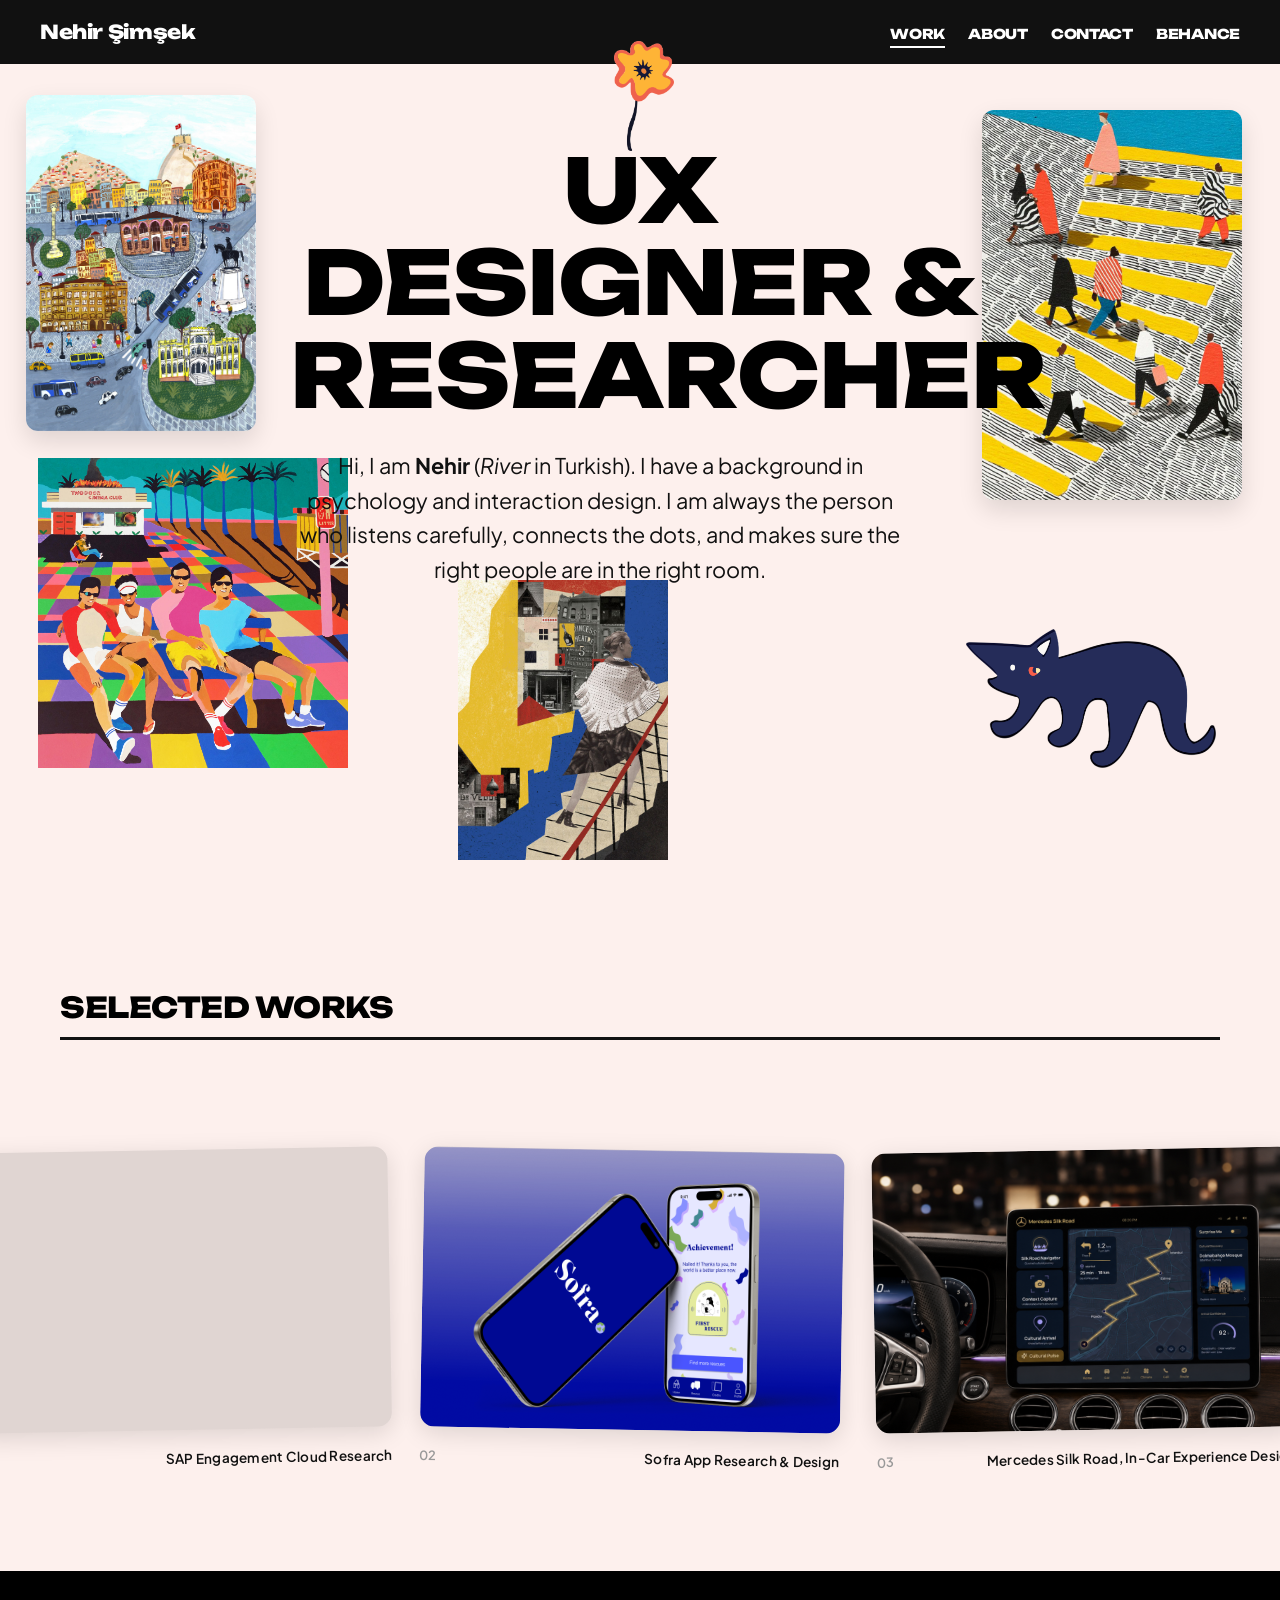
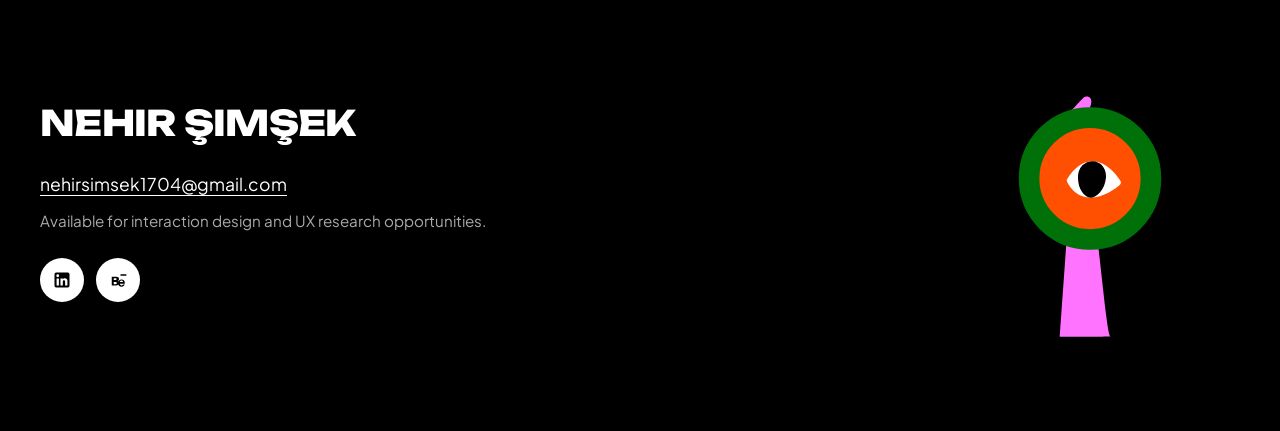
==== index.html @ 97309ad0 "Add new work pieces, fix scroll loop seam, update asset paths to subfolders" ====
<!DOCTYPE html>
<html lang="en">
<head>
    <meta charset="UTF-8">
    <meta name="viewport" content="width=device-width, initial-scale=1.0">
    <title>Nehir Şimşek | Interaction Designer</title>

    <link rel="icon" type="image/png" href="grid-copy.png">
    <!-- Google Fonts: Unbounded (Ultra Bold Display) & Plus Jakarta Sans (Body) -->
    <link rel="preconnect" href="https://fonts.googleapis.com">
    <link rel="preconnect" href="https://fonts.gstatic.com" crossorigin>
    <link href="https://fonts.googleapis.com/css2?family=Plus+Jakarta+Sans:ital,wght@0,400;0,600;1,400&family=Unbounded:wght@800;900&display=swap" rel="stylesheet">
   
    <!-- External CSS File -->
    <link rel="stylesheet" href="style.css">
</head>
<body>

    <!-- Navigation Bar -->
<header class="navbar">
    <div class="logo"><a href="index.html" style="color: inherit; text-decoration: none;">Nehir Şimşek</a></div>
    <nav>
        <a href="index.html#work" class="active">WORK</a>
        <a href="about.html">ABOUT</a>
        <a href="#contact">CONTACT</a>
        <a href="https://www.behance.net/nehirsimsekk" target="_blank" rel="noopener noreferrer">BEHANCE</a>
    </nav>
</header>

    <!-- Hero Section (full-width, outside container) -->
    <section class="hero">
        <div class="hero-text">
            <h1>UX DESIGNER &<br>RESEARCHER</h1>
            <p class="intro">
                Hi, I am <strong>Nehir</strong> (<em>River</em> in Turkish).
                I have a background in psychology and interaction design. I am always the person who listens carefully, connects the dots, and makes sure the right people are in the right room.
            </p>
        </div>
        <!-- Floating Interactive Objects INSIDE hero -->
        <div class="floating-objects">
    <!-- Ankara photo (Top Left corner) -->
    <img src="ankara.jpg" class="float-item float-card" data-speed="0.03"
         style="top: 4%; left: 2%; width: 230px;" alt="Ankara">

    <!-- Olive photo (Top Right corner) -->
    <img src="olive.png" class="float-item float-card" data-speed="-0.04"
         style="top: 6%; right: 3%; width: 260px;" alt="Olive">

    <!-- Flower PNG (Center Top — small, decorative) -->
    <img src="flower.png" class="float-item" data-speed="0.05"
         style="top: -3%; left: 48%; width: 60px;" alt="Flower">

    <!-- Girls PNG (Bottom Left corner) -->
    <img src="girls.png" class="float-item" data-speed="-0.02"
         style="bottom: 8%; left: 3%; width: 310px;" alt="Girls">

    <!-- Walking PNG (Center Bottom) -->
    <img src="walking.png" class="float-item" data-speed="0.03"
         style="bottom: -4%; left: 44%; transform: translateX(-50%); width: 210px;" alt="Walking">

    <!-- One-girl PNG (Far Right) -->
    <img src="one-girl.png" class="float-item" data-speed="0.04"
         style="bottom: 8%; right: 5%; width: 250px;" alt="Onegirl">
        </div>
        <div id="footer-placeholder"></div>
    </section>

    <main class="container">
        <section id="work" class="work-section">
            <h2 class="section-title">SELECTED WORKS</h2>
        </section>
    </main>

    <div class="works-scroll-strip">
                <div class="works-scroll-track">
                    <a href="sap-project.html" class="works-scroll-card">
                        <div class="works-scroll-thumb">
                            <video autoplay muted loop playsinline>
                                <source src="sap/sap-video.mov" type="video/mp4">
                            </video>
                        </div>
                        <div class="card-meta">
                            <span class="card-num">01</span>
                            <span class="card-name">SAP Engagement Cloud Research</span>
                        </div>
                    </a>
                    <a href="project-2.html" class="works-scroll-card">
                        <div class="works-scroll-thumb">
                            <img src="sofra banner.png" alt="Sofra App Research & Design">
                        </div>
                        <div class="card-meta">
                            <span class="card-num">02</span>
                            <span class="card-name">Sofra App Research & Design</span>
                        </div>
                    </a>
                    <a href="mercedes-project.html" class="works-scroll-card">
                        <div class="works-scroll-thumb">
                            <img src="mercedes banner copy.png" alt="Mercedes Silk Road">
                        </div>
                        <div class="card-meta">
                            <span class="card-num">03</span>
                            <span class="card-name">Mercedes Silk Road, In-Car Experience Design</span>
                        </div>
                    </a>
                    <a href="story-station-project.html" class="works-scroll-card">
                        <div class="works-scroll-thumb">
                            <img src="story station/Story-Station.png" alt="Story Station Design" class="crop-bordered" style="object-position: right center;">
                        </div>
                        <div class="card-meta">
                            <span class="card-num">04</span>
                            <span class="card-name">Story Station Design</span>
                        </div>
                    </a>
                    <a href="zeytin-project.html" class="works-scroll-card">
                        <div class="works-scroll-thumb">
                            <img src="zeytin/zeytin-banner.png.png" alt="Zeytin Collective Brand Design">
                        </div>
                        <div class="card-meta">
                            <span class="card-num">05</span>
                            <span class="card-name">Zeytin Collective Brand Design</span>
                        </div>
                    </a>
                    <a href="sap-project.html" class="works-scroll-card">
                        <div class="works-scroll-thumb">
                            <img src="sofra banner.png" alt="Sofra App Research & Design">
                        </div>
                        <div class="card-meta">
                            <span class="card-num">02</span>
                            <span class="card-name">Sofra App Research & Design</span>
                        </div>
                    </a>
                    <a href="mercedes-project.html" class="works-scroll-card">
                        <div class="works-scroll-thumb">
                            <img src="mercedes banner copy.png" alt="Mercedes Silk Road">
                        </div>
                        <div class="card-meta">
                            <span class="card-num">03</span>
                            <span class="card-name">Mercedes Silk Road, In-Car Experience Design</span>
                        </div>
                    </a>
                    <a href="story-station-project.html" class="works-scroll-card">
                        <div class="works-scroll-thumb">
                            <img src="story station/Story-Station.png" alt="Story Station Design" class="crop-bordered" style="object-position: right center;">
                        </div>
                        <div class="card-meta">
                            <span class="card-num">04</span>
                            <span class="card-name">Story Station Design</span>
                        </div>
                    </a>
                    <a href="zeytin-project.html" class="works-scroll-card">
                        <div class="works-scroll-thumb">
                            <img src="zeytin/zeytin-banner.png.png" alt="Zeytin Collective Brand Design">
                        </div>
                        <div class="card-meta">
                            <span class="card-num">05</span>
                            <span class="card-name">Zeytin Collective Brand Design</span>
                        </div>
                    </a>
                </div>
            </div>

    <footer class="site-footer" id="contact">
    <div class="footer-container">
        <!-- Left Side: Brand, Bio & Links -->
        <div class="footer-left">
            <h2 class="footer-logo">NEHIR ŞIMŞEK</h2>
            <a href="mailto:nehirsimsek1704@gmail.com" class="footer-email">nehirsimsek1704@gmail.com</a>
            <p class="footer-status">Available for interaction design and UX research opportunities.</p>
            
            <div class="footer-socials">
                <a href="https://www.linkedin.com/in/nehir-%C5%9Fim%C5%9Fek-598686228/" target="_blank" rel="noopener noreferrer" class="social-icon" aria-label="LinkedIn">
                    <svg width="20" height="20" viewBox="0 0 24 24" fill="currentColor">
                        <path d="M19 3a2 2 0 0 1 2 2v14a2 2 0 0 1-2 2H5a2 2 0 0 1-2-2V5a2 2 0 0 1 2-2h14m-.5 15.5v-5.3a3.26 3.26 0 0 0-3.26-3.26c-.85 0-1.84.52-2.28 1.3v-1.11h-2.79v8.37h2.79v-4.93c0-.77.62-1.4 1.39-1.4a1.4 1.4 0 0 1 1.4 1.4v4.93h2.75M6.88 8.56a1.68 1.68 0 0 0 1.68-1.68c0-.93-.75-1.69-1.68-1.69a1.69 1.69 0 0 0-1.69 1.69c0 .93.76 1.68 1.69 1.68m1.39 9.94v-8.37H5.5v8.37h2.77z"/>
                    </svg>
                </a>
                <a href="https://www.behance.net/nehirsimsekk" target="_blank" rel="noopener noreferrer" class="social-icon" aria-label="Behance">
                    <svg width="20" height="20" viewBox="0 0 24 24" fill="currentColor">
                        <path d="M22 7h-7V5h7v2zm-1.87 8.25c0-2.3-1.66-3.75-3.83-3.75-2.29 0-4.3 1.6-4.3 4.25 0 2.5 1.83 4.25 4.35 4.25 1.87 0 3.32-.97 3.86-2.5h-2.1c-.34.62-.97.95-1.74.95-1.11 0-1.99-.74-2.13-1.85h5.88c.03-.25.07-.61.07-.85zm-5.95-1c.14-.94.94-1.62 1.96-1.62.98 0 1.76.65 1.88 1.62h-3.84zM6.9 14.3h2.15c.84 0 1.45.45 1.45 1.25 0 .9-.7 1.45-1.62 1.45H6.9v-2.7zm0-4.55h2.05c.74 0 1.3.4 1.3 1.15 0 .8-.56 1.2-1.35 1.2H6.9v-2.35zM4.5 7.5v11h4.85c2.3 0 3.85-1.05 3.85-2.8 0-1.25-.7-2.15-1.7-2.55 1.1-.35 1.7-1.35 1.7-2.5 0-1.65-1.3-2.65-3.35-2.65H4.5z"/>
                    </svg>
                </a>
            </div>
        </div>

       <!-- Right Side: Rotating Eye Animation (Lottie) -->
        <div class="footer-right">
    <img 
        src="eye-searching.svg" 
        alt="Rotating Eye Animation" 
        style="width: 300px; height: 300px;" 
    />
        </div>
    </footer>
    <script>
    (function () {
        const track = document.querySelector('.works-scroll-track');
        const strip = document.querySelector('.works-scroll-strip');
        if (!track || !strip) return;

        let pos = 0;
        let repeatW = 0;
        let speed = 0.5;
        let targetSpeed = 0.5;
        let isDragging = false;
        let startX = 0;
        let startPos = 0;
        let totalDrag = 0;
        let pressTime = 0;
        let lastDragX = 0;
        let lastDragTime = 0;
        let dragVelocity = 0;

        function measureRepeat() {
            const cards = track.querySelectorAll('.works-scroll-card');
            const n = Math.floor(cards.length / 2);
            if (!n || !cards[n]) return;
            const d = cards[n].getBoundingClientRect().left - cards[0].getBoundingClientRect().left;
            if (d > 0) repeatW = d;
        }

        requestAnimationFrame(measureRepeat);
        window.addEventListener('load', measureRepeat);
        window.addEventListener('resize', measureRepeat);

        function setPos(p) {
            if (!repeatW) return;
            pos = ((p % repeatW) + repeatW) % repeatW;
            track.style.transform = `translateX(-${pos}px)`;
        }

        strip.addEventListener('mouseleave', () => { targetSpeed = 0.5; });
        strip.addEventListener('mousemove', (e) => {
            if (isDragging) return;
            const rect = strip.getBoundingClientRect();
            const centered = ((e.clientX - rect.left) / rect.width) * 2 - 1;
            const dead = 0.25;
            if (Math.abs(centered) < dead) {
                targetSpeed = 0;
            } else {
                const sign = centered > 0 ? 1 : -1;
                const t = (Math.abs(centered) - dead) / (1 - dead);
                targetSpeed = sign * t * 5;
            }
        });

        (function loop() {
            if (!isDragging) {
                speed += (targetSpeed - speed) * 0.06;
                setPos(pos + speed);
            }
            requestAnimationFrame(loop);
        })();

        track.addEventListener('mousedown', (e) => {
            isDragging = true;
            startX = e.pageX;
            startPos = pos;
            totalDrag = 0;
            dragVelocity = 0;
            lastDragX = e.pageX;
            lastDragTime = performance.now();
            pressTime = performance.now();
            track.classList.add('is-dragging');
        });

        document.addEventListener('mousemove', (e) => {
            if (!isDragging) return;
            const now = performance.now();
            const dt = now - lastDragTime;
            if (dt > 0) dragVelocity = (lastDragX - e.pageX) / dt * 16;
            lastDragX = e.pageX;
            lastDragTime = now;
            totalDrag += Math.abs(e.movementX);
            setPos(startPos + (startX - e.pageX));
        });

        document.addEventListener('mouseup', () => {
            if (!isDragging) return;
            isDragging = false;
            track.classList.remove('is-dragging');
            speed = dragVelocity;
        });

        track.addEventListener('click', (e) => {
            if (totalDrag > 5 || performance.now() - pressTime > 150) e.preventDefault();
        }, true);

        track.addEventListener('touchstart', (e) => {
            isDragging = true;
            startX = e.touches[0].pageX;
            startPos = pos;
            totalDrag = 0;
            dragVelocity = 0;
            lastDragX = e.touches[0].pageX;
            lastDragTime = performance.now();
            pressTime = performance.now();
        }, { passive: true });

        document.addEventListener('touchmove', (e) => {
            if (!isDragging) return;
            const now = performance.now();
            const dt = now - lastDragTime;
            const dx = lastDragX - e.touches[0].pageX;
            if (dt > 0) dragVelocity = dx / dt * 16;
            lastDragX = e.touches[0].pageX;
            lastDragTime = now;
            totalDrag += Math.abs(dx);
            setPos(startPos + (startX - e.touches[0].pageX));
        }, { passive: true });

        document.addEventListener('touchend', () => {
            if (!isDragging) return;
            isDragging = false;
            speed = dragVelocity;
        });
    })();
    </script>
</body>
    <script src="transitions.js"></script>
    <script>
    document.addEventListener('mousemove', (e) => {
        const items = document.querySelectorAll('.float-item');
        
        // Find screen center offset
        const mouseX = e.clientX - window.innerWidth / 2;
        const mouseY = e.clientY - window.innerHeight / 2;

        items.forEach(item => {
            // Read custom speed attribute or fall back to default
            const speed = parseFloat(item.getAttribute('data-speed')) || 0.04;
            
            const x = mouseX * speed;
            const y = mouseY * speed;

            // Apply smooth translation
            item.style.transform = `translate3d(${x}px, ${y}px, 0)`;
        });
    });
   
</script>
</body>
</html>
---- style.css ----
/* Base Styles & Palette */
html {
    scroll-behavior: smooth;
}

body {
    background-color: #FDF0ED;
    color: #111111;
    font-family: 'Plus Jakarta Sans', sans-serif;
    margin: 0;
    padding: 0;
    animation: pageFadeIn 0.45s ease forwards;
}

body.page-exit {
    animation: pageFadeOut 0.35s ease forwards;
    pointer-events: none;
}

@keyframes pageFadeIn {
    from { opacity: 0; transform: translateY(10px); }
    to   { opacity: 1; transform: translateY(0); }
}

@keyframes pageFadeOut {
    from { opacity: 1; transform: translateY(0); }
    to   { opacity: 0; transform: translateY(-10px); }
}

/* Header & Navigation */
.navbar {
    display: flex;
    justify-content: space-between;
    align-items: center;
    padding: 20px 40px;
    background-color: #111111;
    color: #ffffff;
}

.navbar .logo {
    font-family: 'Unbounded', sans-serif;
    font-weight: 900;
    font-size: 1.2rem;
    letter-spacing: 1px;
}

.navbar nav a {
    color: #ffffff;
    text-decoration: none;
    margin-left: 20px;
    font-size: 0.85rem;
    letter-spacing: 1px;
    font-weight: 600;
}

/* Main Container */
.container {
    max-width: 1400px;
    margin: 0 auto;
    padding: 80px 60px;
}

/* Hero Section Headline - Massive, Heavy, SNASK-Style Impact */
.hero h1 {
    font-family: 'Unbounded', sans-serif;
    font-size: 5.5rem;
    font-weight: 900;
    line-height: 1.05;
    letter-spacing: -1px;
    margin-top: 0;
    margin-bottom: 28px;
    max-width: 900px;
}

.hero .intro {
    font-size: 1.35rem;
    line-height: 1.6;
    max-width: 620px;
}

/* Hero text block: centered within the full-width hero */
.hero-text {
    position: relative;
    z-index: 10;
    padding: 0;
    max-width: 700px;
    margin: 0 auto;
    text-align: center;
}

/* Work Section */
.work-section {
    margin-top: 80px;
}

.section-title {
    font-family: 'Unbounded', sans-serif;
    font-size: 1.8rem;
    font-weight: 800;
    letter-spacing: -0.5px;
    margin-bottom: 30px;
    border-bottom: 3px solid #111111; /* Thicker line for punchier hierarchy */
    padding-bottom: 12px;
}

/* Work grid: full-width video banner on top, three equal cards below */
.work-grid {
    display: grid;
    grid-template-columns: 1fr 1fr 1fr;
    gap: 6px;
}

/* P1 — full-width video banner */
.work-card:nth-child(1) {
    grid-column: 1 / 4;
    grid-row: 1;
}

/* P2, P3, P4 — three equal cards in row 2 */
.work-card:nth-child(2) { grid-column: 1; grid-row: 2; }
.work-card:nth-child(3) { grid-column: 2; grid-row: 2; }
.work-card:nth-child(4) { grid-column: 3; grid-row: 2; }

/* P1 video: thin cinematic banner */
.work-card:nth-child(1) .image-wrapper {
    aspect-ratio: 5 / 1;
    flex: none;
}

/* P2 (Sofra) — taller to show more */
.work-card:nth-child(2) .image-wrapper {
    aspect-ratio: 4 / 3;
    flex: none;
}

/* P3, P4 — 16:9 to match image proportions */
.work-card:nth-child(3) .image-wrapper,
.work-card:nth-child(4) .image-wrapper {
    aspect-ratio: 16 / 9;
    flex: none;
}

.work-card {
    text-decoration: none;
    color: #111111;
    display: flex;
    flex-direction: column;
}

.work-card:hover .image-wrapper img,
.work-card:hover .image-wrapper video {
    transform: scale(1.03);
}

.image-wrapper {
    flex: 1;
    overflow: hidden;
    background-color: #e0d5d2;
    min-height: 0;
}

.image-wrapper img,
.image-wrapper video {
    width: 100%;
    height: 100%;
    display: block;
    object-fit: cover;
    transition: transform 0.4s ease;
}

/* Card label row: number left, title right */
.card-meta {
    display: flex;
    justify-content: space-between;
    align-items: baseline;
    padding: 10px 0 4px 0;
    gap: 12px;
}

.card-num {
    font-family: 'Plus Jakarta Sans', sans-serif;
    font-size: 0.8rem;
    font-weight: 600;
    color: #999999;
    flex-shrink: 0;
}

.card-name {
    font-family: 'Plus Jakarta Sans', sans-serif;
    font-size: 0.85rem;
    font-weight: 600;
    letter-spacing: 0.02em;
    color: #111111;
    text-align: right;
}

.card-sub {
    font-family: 'Plus Jakarta Sans', sans-serif;
    font-size: 0.75rem;
    font-weight: 400;
    color: #888888;
    text-align: right;
    margin-top: 2px;
    padding: 0;
}
/* --------------------------------------------------
   COLOR THEME VARIATIONS
-------------------------------------------------- */

/* Default / Peach (Your home page look) */
body, body[data-theme="peach"] {
    background-color: #FDF0ED;
    color: #111111;
}

/* Theme 1: Dark Mode / Charcoal (Cancer Care style) */
body[data-theme="dark"] {
    background-color: #161616;
    color: #F5F5F5;
}
body[data-theme="dark"] .navbar {
    background-color: transparent;
    border-bottom: 1px solid #333333;
}
body[data-theme="dark"] .navbar nav a {
    color: #FFFFFF;
}
body[data-theme="dark"] .tags {
    color: #A0A0A0;
}

/* Theme 2: Soft Blue (KommuneKredit style) */
body[data-theme="blue"] {
    background-color: #DDE8FA;
    color: #111111;
}

/* Theme 3: Soft Lavender / Purple (Zalando style) */
body[data-theme="purple"] {
    background-color: #D3C2FE;
    color: #111111;
}

/* Theme 4: Pastel Lime / Green (Louise From Hero style) */
body[data-theme="lime"] {
    background-color: #EEFCA8;
    color: #111111;
}
/* ==================================================
   CASE STUDY LAYOUT & COMPONENT STYLES
================================================== */

.case-study {
    width: 100%;
    max-width: 1400px; /* Expands much wider to fill the screen */
    margin: 0 auto;
    padding: 60px 6% 100px 6%; /* Percentage padding gives edge-to-edge look with clean breathing room */
}

.case-study .eyebrow {
    font-size: 0.85rem;
    font-weight: 700;
    text-transform: uppercase;
    letter-spacing: 1px;
    opacity: 0.7;
    margin-bottom: 16px;
}

.case-study h1 {
    font-family: 'Unbounded', sans-serif;
    font-size: 3rem;
    font-weight: 800;
    line-height: 1.1;
    margin-bottom: 24px;
}

.case-study .hero-intro {
    font-size: 1.2rem;
    line-height: 1.6;
    margin-bottom: 20px;
}

.case-study .hero-question {
    font-size: 1.05rem;
    line-height: 1.6;
    padding: 20px;
    border-left: 3px solid currentColor;
    margin-top: 30px;
}

/* Stats Section (Adapts border & text to current theme color) */
.case-study .stats {
    display: grid !important;
    grid-template-columns: repeat(4, 1fr) !important;
    gap: 20px;
    padding: 40px 0;
    border-top: 2px solid currentColor;
    border-bottom: 2px solid currentColor;
    margin: 60px 0;
}

.case-study .stat-number {
    font-family: 'Space Grotesk', sans-serif;
    font-size: 2.8rem;
    font-weight: 700;
    line-height: 1;
    margin-bottom: 12px;
}

.case-study .stat-label {
    font-size: 0.9rem;
    line-height: 1.4;
    opacity: 0.85;
}

/* Section Dividers */
.case-study .section, 
.case-study .process-section {
    margin-bottom: 80px;
    padding-top: 40px;
    border-top: none; /* Changed from 1px solid currentColor */
}

.case-study .section-title {
    font-family: 'Unbounded', sans-serif;
    font-size: 1.4rem;
    font-weight: 800;
    letter-spacing: -0.5px;
    text-transform: uppercase;
    margin-bottom: 20px;
}

.case-study .section h2, 
.case-study .process-section h2 {
    font-size: 1.8rem;
    font-weight: 700;
    line-height: 1.3;
    margin-bottom: 20px;
}

.case-study .section-intro {
    font-size: 1.1rem;
    line-height: 1.6;
    margin-bottom: 16px;
}

.case-study .content-grid {
    display: grid;
    grid-template-columns: repeat(auto-fit, minmax(250px, 1fr));
    gap: 30px;
    margin-top: 40px;
    width: 100%;
    box-sizing: border-box;
}

.case-study .content-item-number {
    font-weight: 700;
    opacity: 0.5;
    margin-bottom: 8px;
}

.case-study .content-item h3 {
    font-size: 1.2rem;
    font-weight: 700;
    margin-bottom: 10px;
}

.case-study .process-map-wrapper {
    margin-top: 50px;
    width: 100%;
    overflow: visible;
}

.case-study .process-line {
    fill: none;
    stroke: currentColor;
    stroke-width: 2;
    stroke-dasharray: 4 4;
}

.case-study .process-dot {
    fill: currentColor;
}

/* Automatically handles text inside SVG dots based on light vs dark theme */
.case-study .process-number {
    fill: #FFFFFF;
    font-family: 'Space Grotesk', sans-serif;
    font-size: 12px;
    font-weight: 700;
    text-anchor: middle;
}

body[data-theme="dark"] .case-study .process-number {
    fill: #161616;
}

.case-study .process-title,
.case-study .process-label {
    fill: currentColor;
    font-size: 13px;
    text-anchor: middle;
}

/* Workflow Rows */
.case-study .workflow-row {
    display: flex;
    align-items: center;
    padding: 16px 0;
    border-bottom: 1px solid currentColor;
}

.case-study .workflow-number {
    width: 50px;
    font-weight: 700;
    opacity: 0.5;
}

/* Bottom Details Footer Block */
.case-study .details {
    display: grid;
    grid-template-columns: repeat(3, 1fr);
    gap: 30px;
    padding-top: 40px;
    border-top: 2px solid currentColor;
    margin-top: 80px;
}

.case-study .detail-label {
    font-size: 0.85rem;
    font-weight: 700;
    text-transform: uppercase;
    letter-spacing: 1px;
    opacity: 0.6;
    margin-bottom: 8px;
}

/* Desktop Responsive Formatting */
@media (max-width: 700px) {
    .case-study .stats,
    .case-study .content-grid,
    .case-study .details {
        grid-template-columns: repeat(1, 1fr) !important;
    }
}
/* 1. Prevent the viewport from scrolling horizontally */
html, body {
    max-width: 100% !important;
    overflow-x: hidden !important;
}
/* FORCE ENTIRE PAGE TO CENTER */
html, body {
    margin: 0 !important;
    padding: 0 !important;
    width: 100% !important;
    max-width: 100vw !important;
    overflow-x: hidden !important;
}

/* Ensure case-study container is centered with equal side margins */
.case-study {
    width: 100% !important;
    max-width: 1400px !important;
    margin-left: auto !important;
    margin-right: auto !important;
    padding-left: 60px !important;
    padding-right: 60px !important;
    box-sizing: border-box !important;
}

/* Center all child sections and process maps inside case-study */
.case-study section,
.case-study .section,
.case-study .process-section,
.process-map-wrapper {
    width: 100% !important;
    max-width: 100% !important;
    margin-left: auto !important;
    margin-right: auto !important;
    box-sizing: border-box !important;
}
/* Cover Image Styling */
.cover-image-wrapper {
    width: 100%;
    max-width: 1200px;
    margin: 40px auto;
    padding: 0 24px;
    box-sizing: border-box;
}
.cover-image {
    width: 100%;
    height: auto;
    display: block;
    border-radius: 16px; /* Gives nice soft corners */
    object-fit: cover;
}
/* Scope floating styles strictly to landing page hero section */
.hero {
    position: relative !important;
    width: 100%;
    min-height: 85vh;
    padding: 80px 60px;
    box-sizing: border-box;
    /* Full-width: no max-width, so floating images span the whole viewport */
}

.hero .float-item {
    position: absolute !important;
    z-index: 5;
    pointer-events: none;
    transition: transform 0.15s ease-out;
    animation: floatAnimation 4s ease-in-out infinite alternate;
}

.hero .float-card {
    border-radius: 12px;
    box-shadow: 0 10px 25px rgba(0, 0, 0, 0.12);
    object-fit: cover;
}
/* Hero text stays centered and layered above floating elements */
.hero h1,
.hero .intro {
    position: relative;
    z-index: 10;
    text-align: center;
}

/* Work grid: 2 columns with generous spacing */
.work-grid {
    display: grid;
    grid-template-columns: repeat(2, 1fr);
    gap: 50px 40px;
}
.float-item {
    position: absolute !important;
    z-index: 5;
    pointer-events: none;
    /* Smooth out cursor tracking */
    transition: transform 0.1s ease-out; 
    /* Gentle ambient float without breaking JS transform */
    animation: gentleFloat 4s ease-in-out infinite alternate;
}

@keyframes gentleFloat {
    0% { margin-top: 0px; }
    100% { margin-top: -12px; }
}
/* Force SAP case study headers and text to stay left-aligned */
.sap-case-study {
    max-width: 100% !important;
    padding-left: 60px !important;
    padding-right: 60px !important;
}

.sap-case-study h1,
.sap-case-study h2,
.sap-case-study p,
.sap-case-study .section-intro {
    text-align: left !important;
    margin-left: 0;
}

/* Image + numbered items side-by-side layout */
.image-content-split {
    display: grid;
    grid-template-columns: 1fr 1fr;
    gap: 50px;
    align-items: start;
    margin-top: 40px;
}

.image-content-split .split-image {
    width: 100%;
    height: auto;
    display: block;
    border-radius: 10px;
    object-fit: cover;
}

.image-content-split .split-items {
    display: flex;
    flex-direction: column;
    gap: 32px;
}

@media (max-width: 768px) {
    .image-content-split {
        grid-template-columns: 1fr;
    }
}
/* Styling for all navigation links */
.navbar nav a {
    text-decoration: none;
    color: inherit;
    position: relative;
    padding-bottom: 4px; /* Creates spacing between text and the line */
    transition: border-color 0.2s ease;
}

/* Underline for the active page link */
.navbar nav a.active {
    border-bottom: 2px solid currentColor; /* Draws line matching text color */
}

/* Optional: Subtle hover effect for inactive links */
.navbar nav a:hover {
    border-bottom: 2px solid rgba(0, 0, 0, 0.3);
}
/* ==========================================
   ABOUT PAGE STYLES
   ========================================== */

body.about-page {
    background-color: #e1e9e3;
}

.about-container {
    max-width: 1200px;
    margin: 60px auto 100px auto;
    padding: 0 60px;
}

.about-section {
    display: grid;
    grid-template-columns: 260px 1fr;
    gap: 40px 60px;
    align-items: start;
    margin-bottom: 0;
    padding-bottom: 48px;
    border-bottom: 3px solid #000000 !important;
}

.about-section:last-child {
    border-bottom: none;
}

.section-label {
    font-size: 0.85rem;
    font-weight: 700;
    letter-spacing: 0.1em;
    text-transform: uppercase;
    color: #666;
    margin-bottom: 24px;
}

.bio-content p {
    font-size: 1.15rem;
    line-height: 1.7;
    margin-bottom: 18px;
    color: #222;
}

.timeline-list {
    display: flex;
    flex-direction: column;
    gap: 24px;
}

.timeline-item {
    display: grid;
    grid-template-columns: 140px 1fr;
    align-items: baseline;
    gap: 16px;
}

.timeline-date {
    font-size: 0.95rem;
    color: #777;
    font-weight: 500;
}

.timeline-details h3 {
    font-size: 1.1rem;
    font-weight: 600;
    margin: 0 0 4px 0;
    color: #111;
}

.timeline-details p {
    font-size: 0.98rem;
    color: #555;
    margin: 0;
}

.skills-tags {
    display: flex;
    flex-wrap: wrap;
    gap: 10px;
}

.skill-tag {
    background: rgba(0, 0, 0, 0.05);
    padding: 8px 16px;
    border-radius: 20px;
    font-size: 0.9rem;
    font-weight: 500;
    color: #333;
}

/* Inline timeline link (e.g. Zeytin Collective) */
.timeline-link {
    color: inherit;
    text-decoration: underline;
    text-underline-offset: 4px;
    text-decoration-thickness: 1px;
    transition: opacity 0.2s ease;
}

.timeline-link:hover {
    opacity: 0.6;
}

@media (max-width: 600px) {
    .timeline-item {
        grid-template-columns: 1fr;
        gap: 4px;
    }
    .about-section {
        grid-template-columns: 1fr !important;
    }
}
/* ===========================================
   GLOBAL FONT PAIRING (Unbounded & Plus Jakarta Sans)
   =========================================== */

/* Body Copy & UI Elements -> Plus Jakarta Sans */
body, p, span, nav a, .timeline-details p, .skill-tag, .timeline-date {
    font-family: 'Plus Jakarta Sans', -apple-system, BlinkMacSystemFont, sans-serif;
}

/* Header Navbar Logo & Links -> White text on dark bar */
.navbar .logo,
.navbar nav a {
    font-family: 'Unbounded', sans-serif !important;
    font-weight: 800 !important;
    color: #ffffff !important; /* Forces logo & nav items to be white */
    letter-spacing: -0.02em;
}

/* Page Headings (Hero title, section labels, etc.) -> Black text */
h1, h2, h3,
.landing-hero h1 {
    font-family: 'Unbounded', sans-serif !important;
    font-weight: 800 !important;
    letter-spacing: -0.02em;
    color: #000000 !important; /* Keeps UX DESIGNER & RESEARCHER and section headings black */
}

/* ===========================================
   ABOUT PAGE STYLES (Enlarged & Pure Black Headings)
   =========================================== */

/* Section Labels (BACKGROUND, EDUCATION, WORK EXPERIENCES, SKILLS) */
.about-section .section-label {
    font-family: 'Unbounded', sans-serif !important;
    font-size: 1.1rem; /* Increased size */
    font-weight: 800 !important;
    letter-spacing: 0.05em;
    text-transform: uppercase;
    color: #000000 !important; /* Pure black */
    margin-bottom: 28px;
}

/* Subheadings inside Timeline (School & Company names) */
.timeline-details h3 {
    font-family: 'Unbounded', sans-serif !important;
    font-size: 1.25rem; /* Larger, readable size */
    font-weight: 800 !important;
    color: #000000 !important; /* Pure black */
    margin: 0 0 6px 0;
}

/* Subheading descriptions (Degrees & Job Titles) */
.timeline-details p {
    font-size: 1.05rem;
    color: #000000 !important; /* Pure black */
    font-weight: 500;
}

/* Timeline Dates */
.timeline-date {
    font-size: 1rem;
    color: #000000 !important; /* Pure black */
    font-weight: 600;
}

/* Bio Paragraph Text */
.bio-content p {
    font-size: 1.15rem;
    line-height: 1.7;
    color: #000000 !important; /* Pure black */
    margin-bottom: 20px;
}

/* Skills Badges */
.skill-tag {
    background: #000000;
    color: #ffffff;
    font-size: 0.95rem;
    font-weight: 600;
    padding: 8px 18px;
    border-radius: 20px;
}
/* ===========================================
   ABOUT PAGE SECTION DIVIDERS (Guaranteed Fix)
   =========================================== */

/* Force visible solid line under each about section */
main .about-section,
body.about-page .about-section {
    padding-bottom: 48px !important;
    margin-bottom: 48px !important;
    border-bottom: 3px solid #000000 !important;
}

/* Remove the line under the final section (Skills) */
main .about-section:last-child,
body.about-page .about-section:last-child {
    border-bottom: none !important;
    margin-bottom: 0 !important;
    padding-bottom: 0 !important;
}
/* ===========================================
   GLOBAL FOOTER STYLES & ROTATING ANIMATION
   =========================================== */

.site-footer {
    background-color: #000000;
    color: #ffffff;
    padding: 80px 40px;
    margin-top: 100px;
    width: 100%;
    box-sizing: border-box;
}

.footer-container {
    max-width: 1200px;
    margin: 0 auto;
    display: flex;
    justify-content: space-between;
    align-items: center;
    gap: 40px;
}

/* Left Side Layout */
.footer-left {
    display: flex;
    flex-direction: column;
    align-items: flex-start;
    gap: 16px;
}

.footer-logo {
    font-family: 'Unbounded', sans-serif !important;
    font-weight: 800 !important;
    font-size: 2.2rem;
    color: #ffffff !important;
    margin: 0 0 12px 0;
    letter-spacing: -0.02em;
}

.footer-email {
    font-family: 'Plus Jakarta Sans', sans-serif;
    font-size: 1.1rem;
    color: #ffffff;
    text-decoration: underline;
    text-underline-offset: 4px;
    transition: opacity 0.2s ease;
}

.footer-email:hover {
    opacity: 0.8;
}

.footer-status {
    font-family: 'Plus Jakarta Sans', sans-serif;
    font-size: 0.95rem;
    color: #aaaaaa;
    margin: 0 0 12px 0;
}

/* Circular Social Buttons */
.footer-socials {
    display: flex;
    gap: 12px;
}

.social-icon {
    display: flex;
    align-items: center;
    justify-content: center;
    width: 44px;
    height: 44px;
    background-color: #ffffff;
    color: #000000;
    border-radius: 50%;
    transition: transform 0.2s ease, background-color 0.2s ease;
}

.social-icon:hover {
    transform: translateY(-3px);
    background-color: #eeeeee;
}

/* Right Side: Rotating SVG Graphic */
.footer-right {
    display: flex;
    justify-content: center;
    align-items: center;
}

/* Continuous rotation keyframes */
@keyframes continuousSpin {
    from {
        transform: rotate(0deg);
    }
    to {
        transform: rotate(360deg);
    }
}

/* Mobile Responsiveness */
@media (max-width: 768px) {
    .footer-container {
        flex-direction: column-reverse;
        align-items: flex-start;
        gap: 48px;
    }
}
/* ===========================================
   FOOTER ANIMATION & LAYOUT
   =========================================== */

.footer-right {
    display: flex;
    justify-content: center;
    align-items: center;
}

@keyframes continuousSpin {
    from {
        transform: rotate(0deg);
    }
    to {
        transform: rotate(360deg);
    }
}
/* ==========================================
   ABOUT PAGE ONLY: Floating Photo Flash Effect
   ========================================== */
/* ======================================== */
/* ABOUT HERO CONTAINER */
/* ======================================== */

/* ===========================================
   SCROLL TO TOP BUTTON
   =========================================== */

.scroll-top-btn {
    display: block;
    width: 100%;
    text-align: center;
    padding: 48px 0;
    background: none;
    border: none;
    border-top: 2px solid #111111;
    font-family: 'Unbounded', sans-serif;
    font-size: 1rem;
    font-weight: 800;
    letter-spacing: 0.1em;
    color: #111111;
    cursor: pointer;
    transition: opacity 0.2s ease;
}

.scroll-top-btn:hover {
    opacity: 0.5;
}


   =========================================== */

/* ===========================================
   INDEX PAGE: Scrolling Works Strip
   =========================================== */

.works-scroll-strip {
    width: 100%;
    overflow: hidden;
    padding: 20px 0 40px;
}

.works-scroll-track {
    display: flex;
    gap: 32px;
    width: max-content;
    cursor: grab;
    user-select: none;
}

.works-scroll-track.is-dragging {
    cursor: grabbing;
}

.works-scroll-card {
    flex-shrink: 0;
    width: 420px;
    text-decoration: none;
    color: #111111;
    display: flex;
    flex-direction: column;
    gap: 10px;
}

.works-scroll-card:nth-child(5n+1),
.works-scroll-card:nth-child(5n+3),
.works-scroll-card:nth-child(5n+5) { transform: rotate(-1deg); }

.works-scroll-card:nth-child(5n+2),
.works-scroll-card:nth-child(5n+4) { transform: rotate(1deg); }

.works-scroll-thumb {
    width: 100%;
    height: 280px;
    border-radius: 14px;
    overflow: hidden;
    box-shadow: 0 6px 24px rgba(0, 0, 0, 0.13);
    background-color: #e0d5d2;
}

.works-scroll-thumb img,
.works-scroll-thumb video {
    width: 100%;
    height: 100%;
    object-fit: cover;
    display: block;
    transition: transform 0.4s ease;
}

.works-scroll-thumb video {
    transform: scale(1.28);
}

.works-scroll-card:hover .works-scroll-thumb img {
    transform: scale(1.03);
}

.works-scroll-thumb img.crop-bordered {
    transform: scale(1.08);
}

.works-scroll-card:hover .works-scroll-thumb img.crop-bordered {
    transform: scale(1.11);
}

.works-scroll-card:hover .works-scroll-thumb video {
    transform: scale(1.31);
}


.photo-scroll-strip {
    width: 100%;
    overflow: hidden;
    padding: 48px 0 40px;
    background-color: #e1e9e3;
}

.photo-scroll-track {
    display: flex;
    gap: 24px;
    width: max-content;
    animation: scrollLeft 28s linear infinite;
}

.photo-scroll-track:hover {
    animation-play-state: paused;
}

.scroll-photo {
    flex-shrink: 0;
    height: 260px;
    border-radius: 14px;
    overflow: hidden;
    box-shadow: 0 6px 24px rgba(0, 0, 0, 0.13);
}

.scroll-photo:nth-child(odd)  { transform: rotate(-2deg); }
.scroll-photo:nth-child(even) { transform: rotate(1.5deg); }

.scroll-photo img {
    height: 100%;
    width: auto;
    object-fit: cover;
    display: block;
    pointer-events: none;
}

@keyframes scrollLeft {
    0%   { transform: translateX(0); }
    100% { transform: translateX(-50%); }
}

.about-hero {
    position: relative;
    width: 100%;
    min-height: 1000px;
    padding: 120px 6% 130px;
    overflow: hidden;
}

/* ======================================== */
/* GENERATED PHOTO LAYER */
/* ======================================== */

.photo-layer {
    position: absolute;
    inset: 0;
    z-index: 3;
    overflow: hidden;
    pointer-events: none;
}
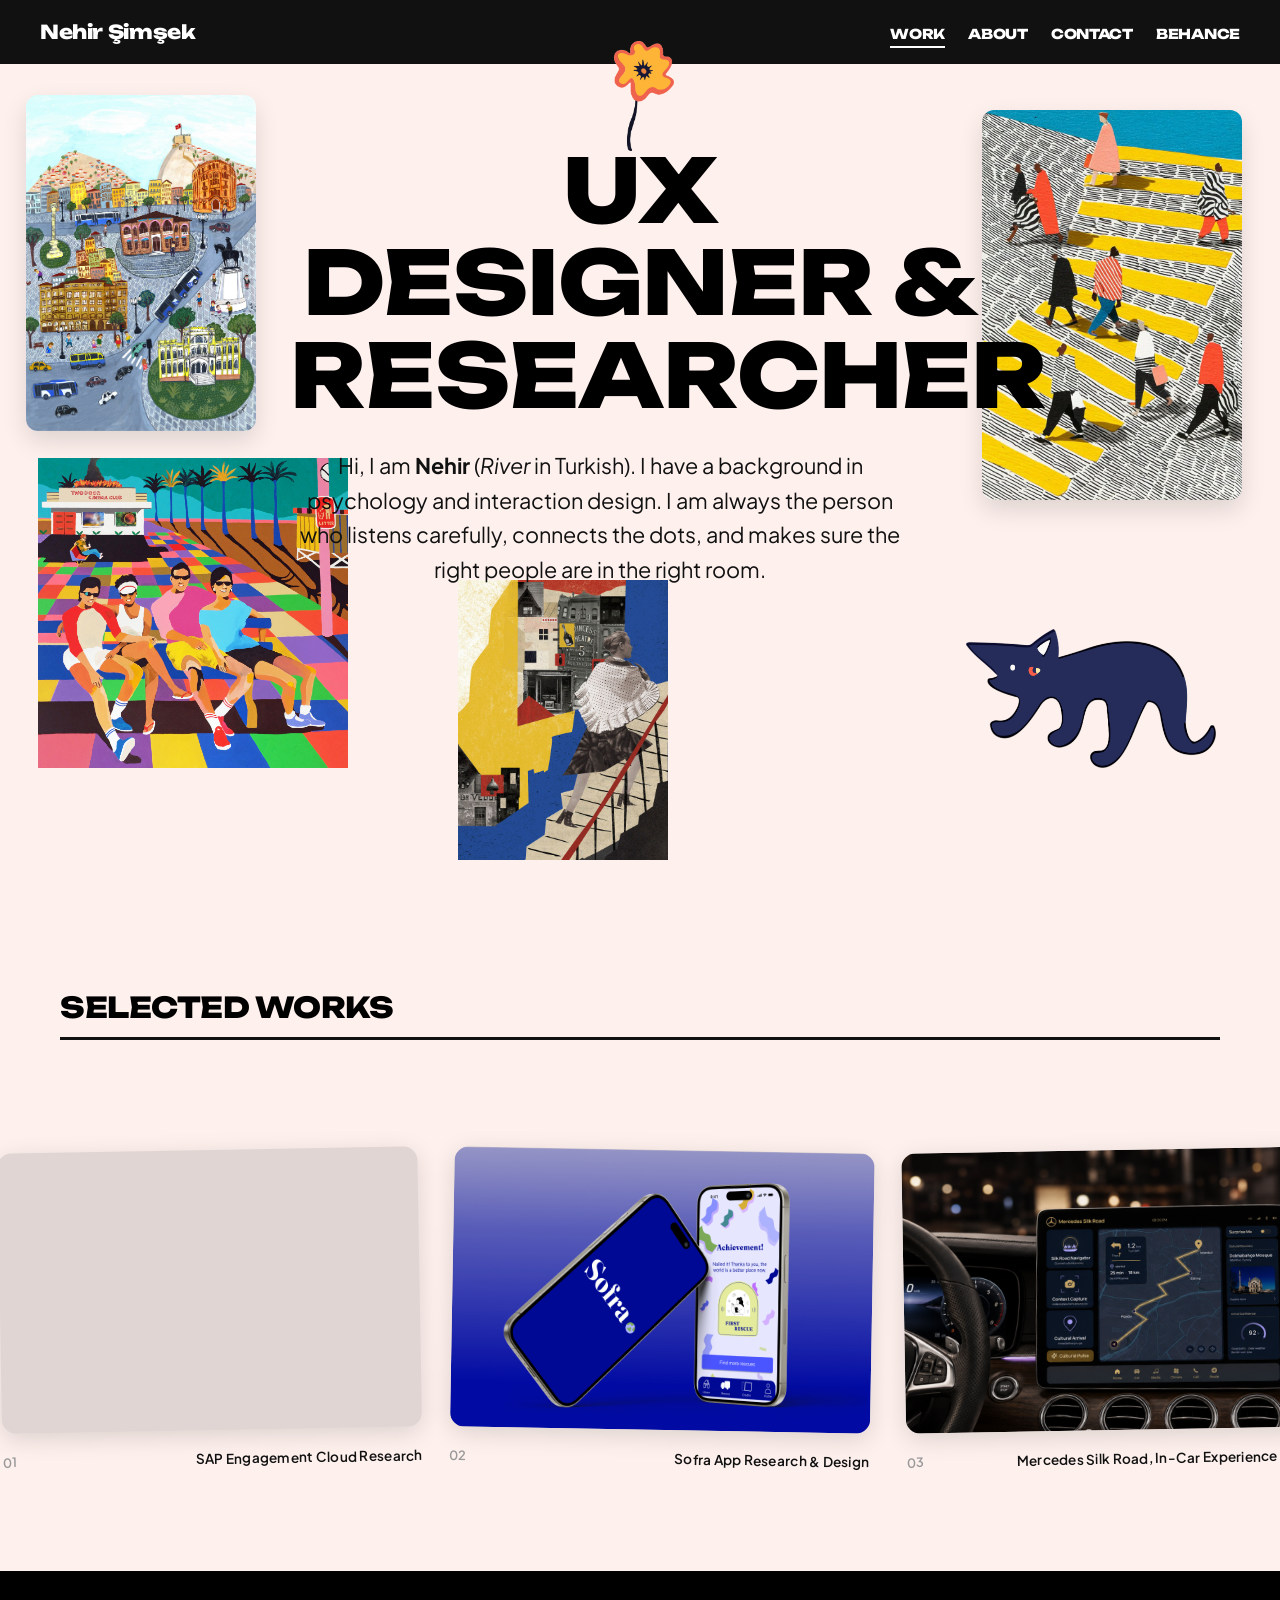
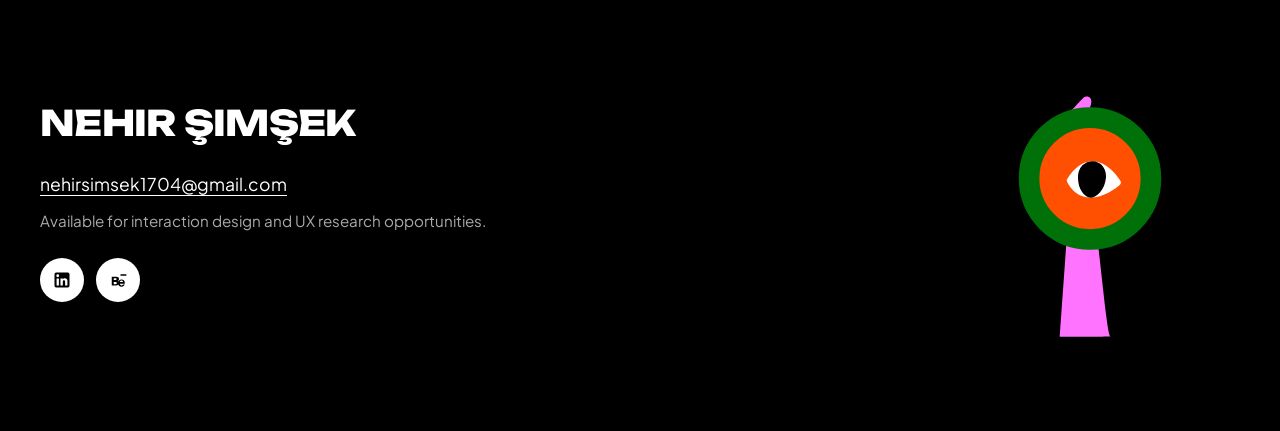
==== commit c83f8f1a: "Fix infinite scroll: use 3-copy middle-wrap to eliminate seam glitch" ====
--- a/index.html
+++ b/index.html
@@ -196,8 +196,17 @@
         const strip = document.querySelector('.works-scroll-strip');
         if (!track || !strip) return;
 
+        // Clone first 5 cards to create a 3rd copy → [A|B|C]
+        // We always show B (middle), wrapping between A and C keeps the seam invisible
+        const cards = Array.from(track.querySelectorAll('.works-scroll-card'));
+        const n = cards.length / 2; // 5 cards per set
+        for (let i = 0; i < n; i++) {
+            track.appendChild(cards[i].cloneNode(true));
+        }
+        // Track now has 15 cards: [original|dup1|dup2]
+
+        let repeatW = 0;
         let pos = 0;
-        let repeatW = 0;
         let speed = 0.5;
         let targetSpeed = 0.5;
         let isDragging = false;
@@ -210,20 +219,24 @@
         let dragVelocity = 0;
 
         function measureRepeat() {
-            const cards = track.querySelectorAll('.works-scroll-card');
-            const n = Math.floor(cards.length / 2);
-            if (!n || !cards[n]) return;
-            const d = cards[n].getBoundingClientRect().left - cards[0].getBoundingClientRect().left;
-            if (d > 0) repeatW = d;
+            const all = track.querySelectorAll('.works-scroll-card');
+            if (all.length < n + 1) return;
+            const d = all[n].getBoundingClientRect().left - all[0].getBoundingClientRect().left;
+            if (d > 0) {
+                repeatW = d;
+                pos = repeatW; // start in middle set
+                track.style.transform = `translateX(-${pos}px)`;
+            }
         }
 
-        requestAnimationFrame(measureRepeat);
-        window.addEventListener('load', measureRepeat);
+        // Double rAF ensures layout is computed before measuring
+        requestAnimationFrame(() => requestAnimationFrame(measureRepeat));
         window.addEventListener('resize', measureRepeat);
 
         function setPos(p) {
             if (!repeatW) return;
-            pos = ((p % repeatW) + repeatW) % repeatW;
+            // Keep pos in [0, 2*repeatW) — stays within A+B, wrapping B↔C is seamless
+            pos = ((p % (2 * repeatW)) + 2 * repeatW) % (2 * repeatW);
             track.style.transform = `translateX(-${pos}px)`;
         }
 
@@ -243,7 +256,7 @@
         });
 
         (function loop() {
-            if (!isDragging) {
+            if (!isDragging && repeatW) {
                 speed += (targetSpeed - speed) * 0.06;
                 setPos(pos + speed);
             }
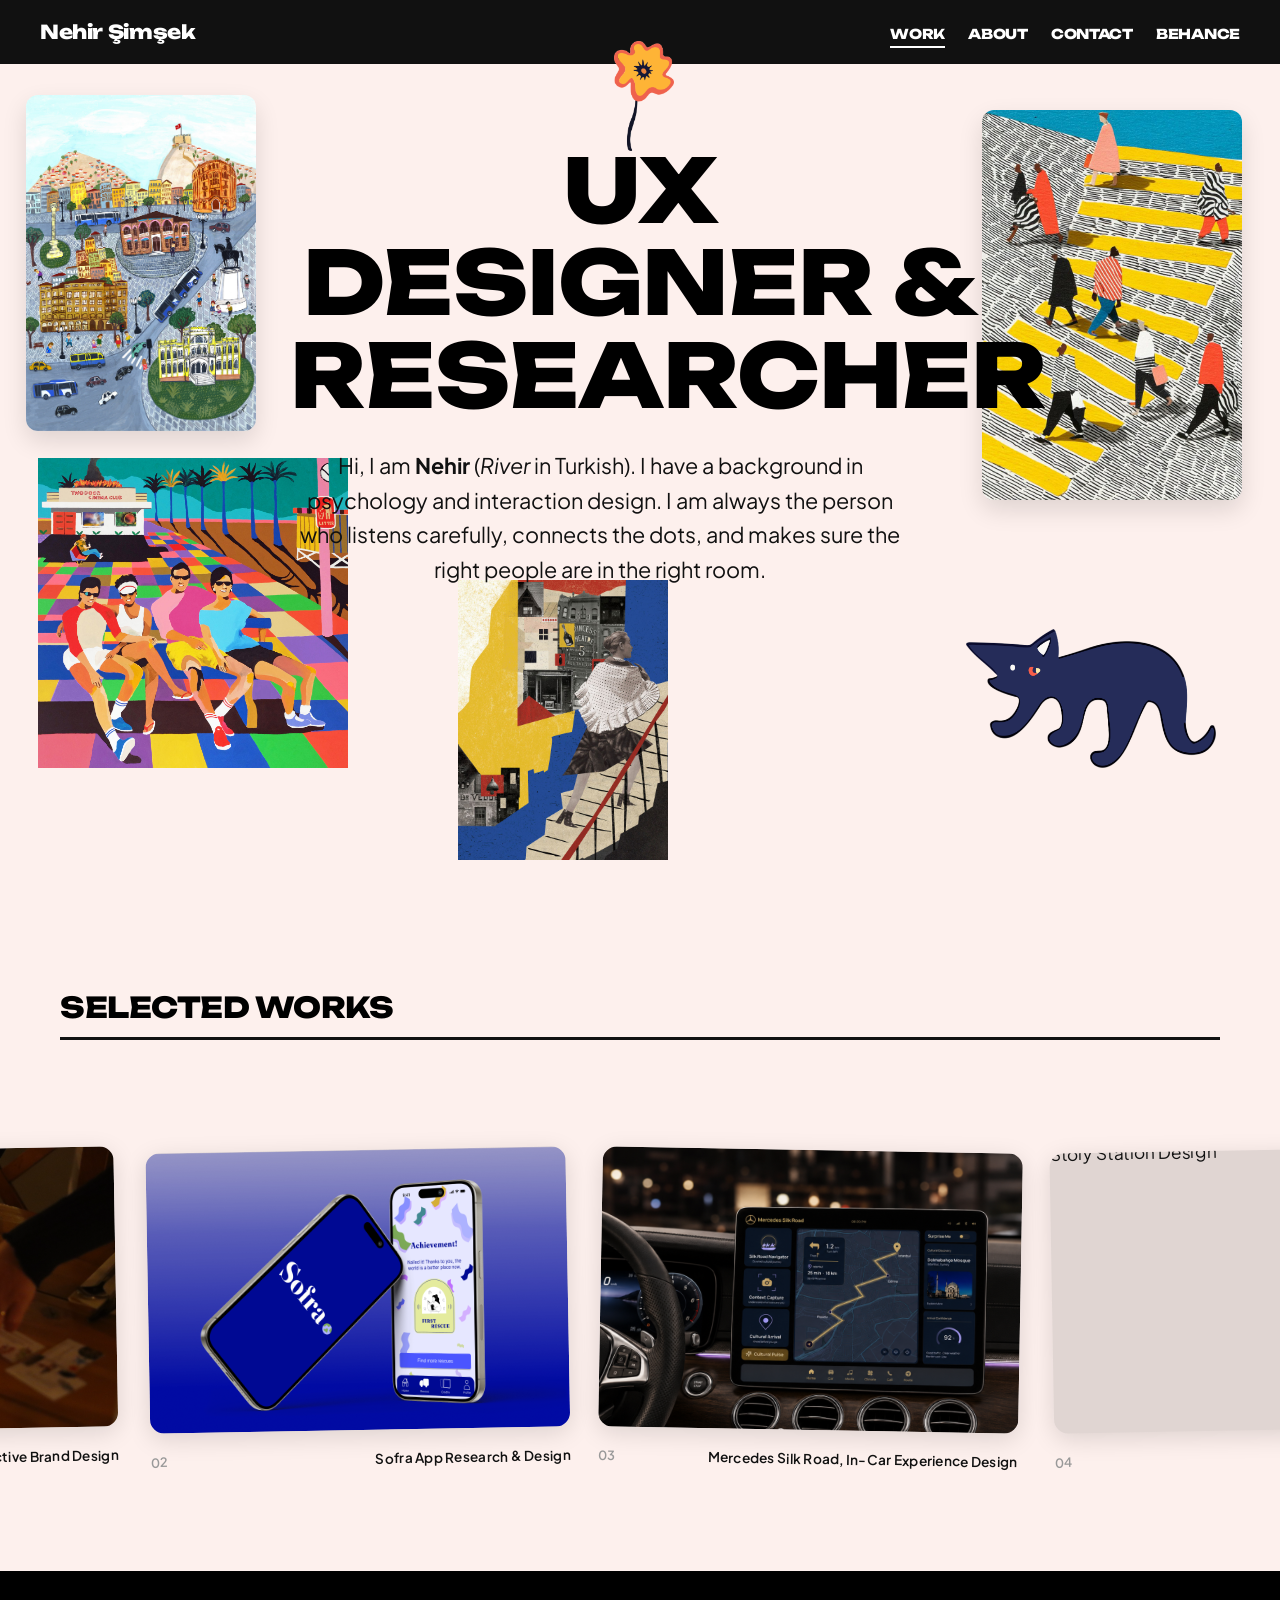
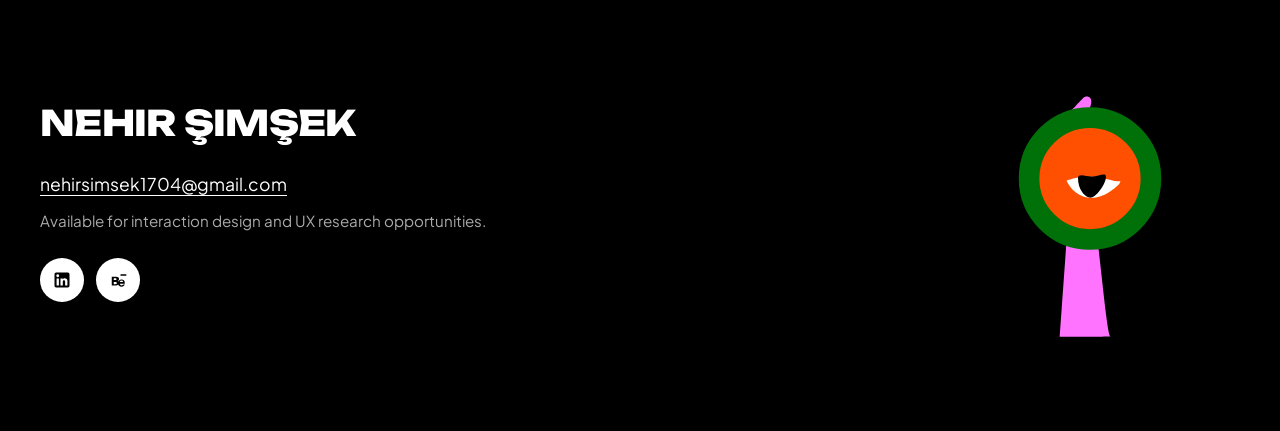
==== commit ff87aa29: "Fix infinite scroll seam glitch: wrap pos in [repeatW, 2×repeatW)" ====
--- a/index.html
+++ b/index.html
@@ -196,62 +196,57 @@
         const strip = document.querySelector('.works-scroll-strip');
         if (!track || !strip) return;
 
-        // Clone first 5 cards to create a 3rd copy → [A|B|C]
-        // We always show B (middle), wrapping between A and C keeps the seam invisible
-        const cards = Array.from(track.querySelectorAll('.works-scroll-card'));
-        const n = cards.length / 2; // 5 cards per set
-        for (let i = 0; i < n; i++) {
-            track.appendChild(cards[i].cloneNode(true));
-        }
-        // Track now has 15 cards: [original|dup1|dup2]
+        // Build 3 identical sets so the middle set never reaches a seam
+        const origCards = Array.from(track.querySelectorAll('.works-scroll-card'));
+        const setSize = origCards.length / 2; // 5 cards per set (HTML has 2 sets already)
+        for (let i = 0; i < setSize; i++) track.appendChild(origCards[i].cloneNode(true));
+        // Track now has 3 × setSize = 15 cards
 
         let repeatW = 0;
-        let pos = 0;
-        let speed = 0.5;
+        let pos    = 0;
+        let speed  = 0.5;
         let targetSpeed = 0.5;
-        let isDragging = false;
-        let startX = 0;
-        let startPos = 0;
-        let totalDrag = 0;
-        let pressTime = 0;
-        let lastDragX = 0;
-        let lastDragTime = 0;
-        let dragVelocity = 0;
-
+        let isDragging  = false;
+        let startX = 0, startPos = 0, totalDrag = 0, pressTime = 0;
+        let lastDragX = 0, lastDragTime = 0, dragVelocity = 0;
+
+        // repeatW = width of one set including its trailing gap
+        // Formula: (totalScrollWidth + 1 gap) / numSets
         function measureRepeat() {
-            const all = track.querySelectorAll('.works-scroll-card');
-            if (all.length < n + 1) return;
-            const d = all[n].getBoundingClientRect().left - all[0].getBoundingClientRect().left;
-            if (d > 0) {
-                repeatW = d;
-                pos = repeatW; // start in middle set
-                track.style.transform = `translateX(-${pos}px)`;
-            }
-        }
-
-        // Double rAF ensures layout is computed before measuring
-        requestAnimationFrame(() => requestAnimationFrame(measureRepeat));
-        window.addEventListener('resize', measureRepeat);
-
-        function setPos(p) {
-            if (!repeatW) return;
-            // Keep pos in [0, 2*repeatW) — stays within A+B, wrapping B↔C is seamless
-            pos = ((p % (2 * repeatW)) + 2 * repeatW) % (2 * repeatW);
+            const sw = track.scrollWidth;
+            if (sw < 100) { requestAnimationFrame(measureRepeat); return; } // layout not ready yet
+            const st  = getComputedStyle(track);
+            const gap = parseFloat(st.gap) || parseFloat(st.columnGap) || 32;
+            const w   = (sw + gap) / 3;
+            repeatW = w;
+            pos = repeatW; // start in the middle set
             track.style.transform = `translateX(-${pos}px)`;
         }
 
+        requestAnimationFrame(measureRepeat);
+        window.addEventListener('resize', () => {
+            measureRepeat();
+        });
+
+        function setPos(p) {
+            // Keep pos in [repeatW, 2×repeatW) — both wrap edges land inside
+            // the identical trailing gap between copies, so the seam is invisible
+            pos = (((p - repeatW) % repeatW) + repeatW) % repeatW + repeatW;
+            track.style.transform = `translateX(-${pos}px)`;
+        }
+
+        // Hover: left side scrolls backward, right side scrolls forward
         strip.addEventListener('mouseleave', () => { targetSpeed = 0.5; });
         strip.addEventListener('mousemove', (e) => {
             if (isDragging) return;
-            const rect = strip.getBoundingClientRect();
-            const centered = ((e.clientX - rect.left) / rect.width) * 2 - 1;
+            const r = strip.getBoundingClientRect();
+            const c = ((e.clientX - r.left) / r.width) * 2 - 1; // -1..1
             const dead = 0.25;
-            if (Math.abs(centered) < dead) {
+            if (Math.abs(c) < dead) {
                 targetSpeed = 0;
             } else {
-                const sign = centered > 0 ? 1 : -1;
-                const t = (Math.abs(centered) - dead) / (1 - dead);
-                targetSpeed = sign * t * 5;
+                const sign = c > 0 ? 1 : -1;
+                targetSpeed = sign * ((Math.abs(c) - dead) / (1 - dead)) * 5;
             }
         });
 
@@ -263,67 +258,51 @@
             requestAnimationFrame(loop);
         })();
 
+        // Drag
         track.addEventListener('mousedown', (e) => {
-            isDragging = true;
-            startX = e.pageX;
-            startPos = pos;
-            totalDrag = 0;
-            dragVelocity = 0;
-            lastDragX = e.pageX;
-            lastDragTime = performance.now();
+            isDragging = true; startX = e.pageX; startPos = pos;
+            totalDrag = 0; dragVelocity = 0;
+            lastDragX = e.pageX; lastDragTime = performance.now();
             pressTime = performance.now();
             track.classList.add('is-dragging');
         });
-
         document.addEventListener('mousemove', (e) => {
             if (!isDragging) return;
-            const now = performance.now();
-            const dt = now - lastDragTime;
+            const now = performance.now(), dt = now - lastDragTime;
             if (dt > 0) dragVelocity = (lastDragX - e.pageX) / dt * 16;
-            lastDragX = e.pageX;
-            lastDragTime = now;
+            lastDragX = e.pageX; lastDragTime = now;
             totalDrag += Math.abs(e.movementX);
             setPos(startPos + (startX - e.pageX));
         });
-
         document.addEventListener('mouseup', () => {
             if (!isDragging) return;
             isDragging = false;
             track.classList.remove('is-dragging');
             speed = dragVelocity;
         });
-
         track.addEventListener('click', (e) => {
             if (totalDrag > 5 || performance.now() - pressTime > 150) e.preventDefault();
         }, true);
 
+        // Touch
         track.addEventListener('touchstart', (e) => {
-            isDragging = true;
-            startX = e.touches[0].pageX;
-            startPos = pos;
-            totalDrag = 0;
-            dragVelocity = 0;
-            lastDragX = e.touches[0].pageX;
-            lastDragTime = performance.now();
+            isDragging = true; startX = e.touches[0].pageX; startPos = pos;
+            totalDrag = 0; dragVelocity = 0;
+            lastDragX = e.touches[0].pageX; lastDragTime = performance.now();
             pressTime = performance.now();
         }, { passive: true });
-
         document.addEventListener('touchmove', (e) => {
             if (!isDragging) return;
-            const now = performance.now();
-            const dt = now - lastDragTime;
+            const now = performance.now(), dt = now - lastDragTime;
             const dx = lastDragX - e.touches[0].pageX;
             if (dt > 0) dragVelocity = dx / dt * 16;
-            lastDragX = e.touches[0].pageX;
-            lastDragTime = now;
+            lastDragX = e.touches[0].pageX; lastDragTime = now;
             totalDrag += Math.abs(dx);
             setPos(startPos + (startX - e.touches[0].pageX));
         }, { passive: true });
-
         document.addEventListener('touchend', () => {
             if (!isDragging) return;
-            isDragging = false;
-            speed = dragVelocity;
+            isDragging = false; speed = dragVelocity;
         });
     })();
     </script>
--- a/style.css
+++ b/style.css
@@ -996,6 +996,7 @@
     width: max-content;
     cursor: grab;
     user-select: none;
+    will-change: transform;
 }
 
 .works-scroll-track.is-dragging {
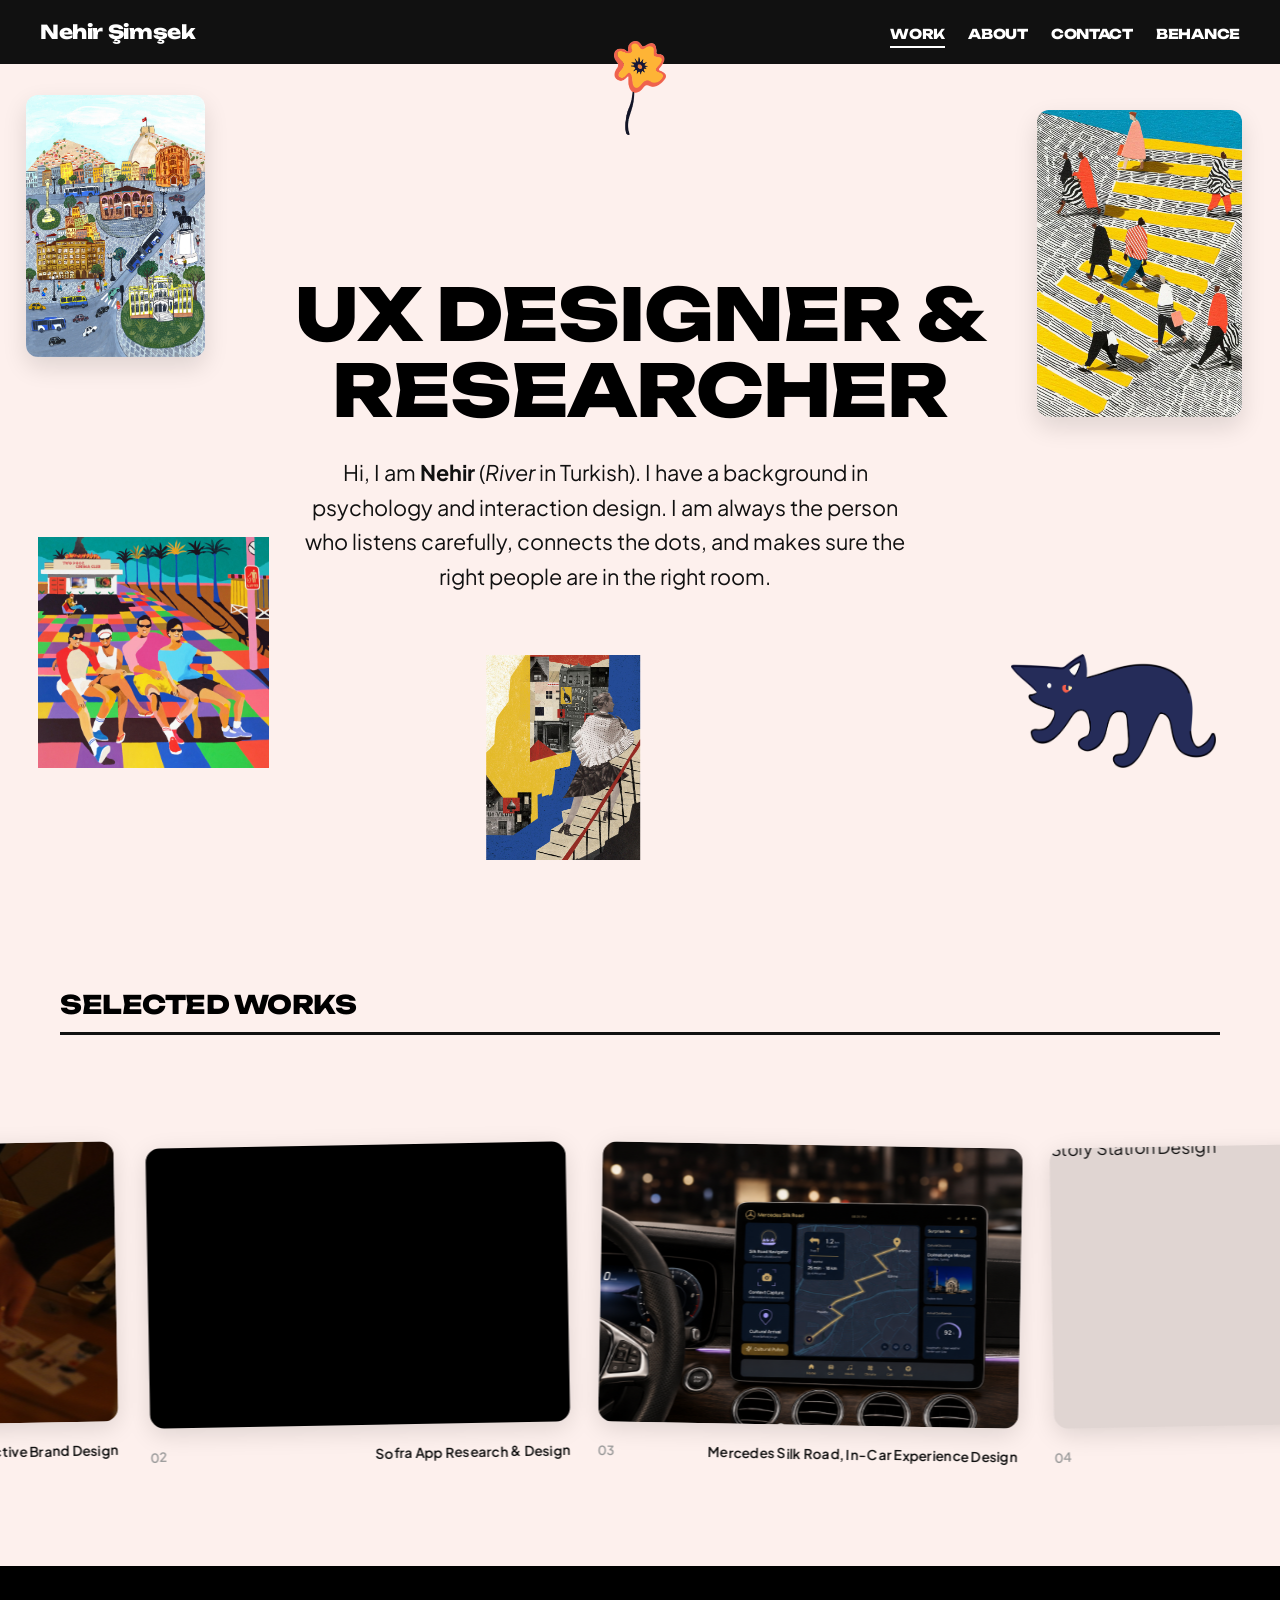
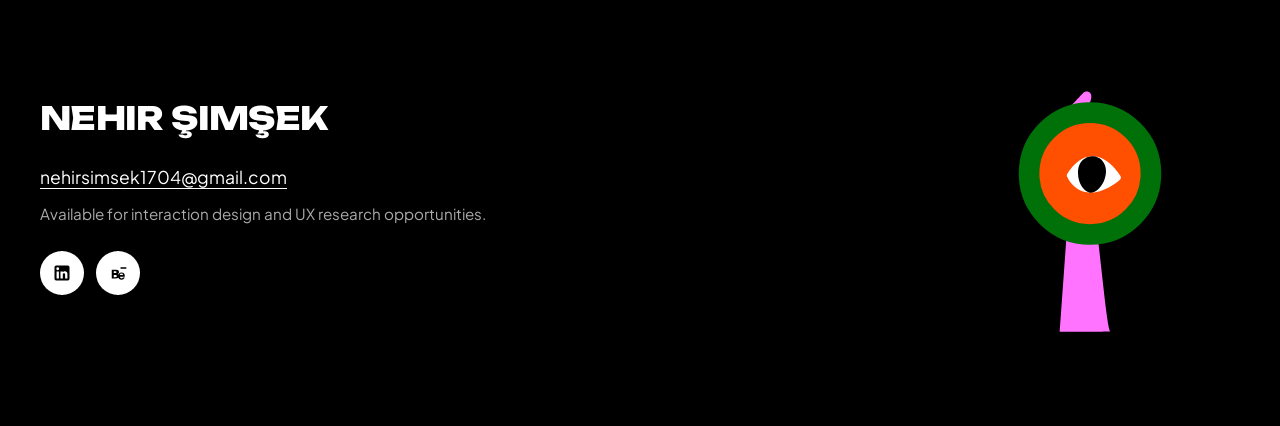
==== commit 3bdc2581: "Add Sofra banner video with black background and phone zoom" ====
--- a/index.html
+++ b/index.html
@@ -86,7 +86,9 @@
                     </a>
                     <a href="project-2.html" class="works-scroll-card">
                         <div class="works-scroll-thumb">
-                            <img src="sofra banner.png" alt="Sofra App Research & Design">
+                            <video autoplay muted loop playsinline class="video-contain">
+                                <source src="sofra-banner-video.mov" type="video/mp4">
+                            </video>
                         </div>
                         <div class="card-meta">
                             <span class="card-num">02</span>
@@ -122,7 +124,9 @@
                     </a>
                     <a href="sap-project.html" class="works-scroll-card">
                         <div class="works-scroll-thumb">
-                            <img src="sofra banner.png" alt="Sofra App Research & Design">
+                            <video autoplay muted loop playsinline class="video-contain">
+                                <source src="sofra-banner-video.mov" type="video/mp4">
+                            </video>
                         </div>
                         <div class="card-meta">
                             <span class="card-num">02</span>
--- a/style.css
+++ b/style.css
@@ -1042,6 +1042,20 @@
     transform: scale(1.28);
 }
 
+.works-scroll-thumb:has(video.video-contain) {
+    background-color: #000000;
+}
+
+.works-scroll-thumb video.video-contain {
+    transform: scale(0.82);
+    object-fit: contain;
+    background-color: #000000;
+}
+
+.works-scroll-card:hover .works-scroll-thumb video.video-contain {
+    transform: scale(1.03);
+}
+
 .works-scroll-card:hover .works-scroll-thumb img {
     transform: scale(1.03);
 }
@@ -1119,4 +1133,317 @@
     z-index: 3;
     overflow: hidden;
     pointer-events: none;
-}+}
+
+/* ===========================================
+   RESPONSIVE DESIGN
+   =========================================== */
+
+/* --- Fluid typography: smooth scale across all widths --- */
+.hero h1 {
+    font-size: clamp(2.2rem, 5vw + 0.5rem, 5.5rem);
+}
+
+.hero .intro {
+    font-size: clamp(1rem, 1.5vw + 0.3rem, 1.35rem);
+}
+
+.case-study h1 {
+    font-size: clamp(1.8rem, 3.5vw, 3rem);
+}
+
+.footer-logo {
+    font-size: clamp(1.3rem, 2.5vw, 2.2rem) !important;
+}
+
+.section-title {
+    font-size: clamp(1.1rem, 2vw, 1.8rem);
+}
+
+/* --- Large laptops & medium desktops (≤ 1400px) --- */
+@media (max-width: 1400px) {
+    /* Scale images so they stay in the margins and don't overlap the centered text */
+    .floating-objects .float-item:nth-child(1) { max-width: 14vw !important; } /* Ankara  */
+    .floating-objects .float-item:nth-child(2) { max-width: 16vw !important; } /* Olive   */
+    .floating-objects .float-item:nth-child(3) { max-width: 4vw  !important; } /* Flower  */
+    .floating-objects .float-item:nth-child(4) { max-width: 18vw !important; } /* Girls   */
+    .floating-objects .float-item:nth-child(5) { max-width: 12vw !important; } /* Walking */
+    .floating-objects .float-item:nth-child(6) { max-width: 16vw !important; } /* One-girl */
+
+    /* Vertically center text between the top and bottom image clusters */
+    .hero {
+        display: flex;
+        flex-direction: column;
+        justify-content: center;
+        align-items: center;
+    }
+}
+
+/* --- Tablet landscape & smaller desktops (≤ 1100px) --- */
+@media (max-width: 1100px) {
+    .container {
+        padding: 60px 40px;
+    }
+
+    .case-study,
+    .sap-case-study {
+        padding-left: 40px !important;
+        padding-right: 40px !important;
+    }
+
+    .about-container {
+        padding: 0 40px;
+    }
+
+    /* Scale floating images down proportionally as viewport shrinks */
+    .floating-objects .float-item:nth-child(1) { max-width: 16vw !important; } /* Ankara  230px */
+    .floating-objects .float-item:nth-child(2) { max-width: 19vw !important; } /* Olive   260px */
+    .floating-objects .float-item:nth-child(3) { max-width: 5vw  !important; } /* Flower   60px */
+    .floating-objects .float-item:nth-child(4) { max-width: 22vw !important; } /* Girls   310px */
+    .floating-objects .float-item:nth-child(5) { max-width: 15vw !important; } /* Walking 210px */
+    .floating-objects .float-item:nth-child(6) { max-width: 18vw !important; } /* One-girl 250px */
+
+    /* Vertically center the text so it sits between the top and bottom image clusters */
+    .hero {
+        display: flex;
+        flex-direction: column;
+        justify-content: center;
+        align-items: center;
+    }
+}
+
+/* --- Tablet portrait & large phones (≤ 768px) --- */
+@media (max-width: 768px) {
+    /* Navbar */
+    .navbar {
+        flex-direction: column;
+        align-items: flex-start;
+        gap: 10px;
+        padding: 16px 20px;
+    }
+
+    .navbar nav {
+        display: flex;
+        flex-wrap: wrap;
+        gap: 4px 12px;
+    }
+
+    .navbar nav a {
+        margin-left: 0;
+        font-size: 0.72rem;
+    }
+
+    /* Hero — reduce side padding on mobile, images stay in position */
+    .hero {
+        padding: 60px 20px 80px;
+    }
+
+    /* Larger images on mobile — override the 1100px vw caps */
+    .floating-objects .float-item:nth-child(1) { max-width: 28vw !important; }
+    .floating-objects .float-item:nth-child(2) { max-width: 30vw !important; }
+    .floating-objects .float-item:nth-child(3) { max-width: 7vw  !important; }
+    .floating-objects .float-item:nth-child(4) { max-width: 32vw !important; }
+    .floating-objects .float-item:nth-child(5) { max-width: 24vw !important; }
+    .floating-objects .float-item:nth-child(6) { max-width: 28vw !important; }
+
+    .hero-text {
+        max-width: 100%;
+    }
+
+    /* Main container */
+    .container {
+        padding: 48px 24px;
+    }
+
+    /* Case study pages */
+    .case-study,
+    .sap-case-study {
+        padding-left: 24px !important;
+        padding-right: 24px !important;
+        padding-top: 40px;
+    }
+
+    .case-study .stats {
+        grid-template-columns: repeat(2, 1fr) !important;
+    }
+
+    .case-study .stat-number {
+        font-size: 2rem;
+    }
+
+    .case-study .details {
+        grid-template-columns: 1fr !important;
+    }
+
+    /* About page */
+    .about-container {
+        padding: 0 24px;
+        margin: 40px auto 60px auto;
+    }
+
+    .about-section {
+        grid-template-columns: 1fr !important;
+    }
+
+    /* Work scroll strip */
+    .works-scroll-card {
+        width: 300px;
+    }
+
+    .works-scroll-thumb {
+        height: 200px;
+    }
+
+    /* Photo scroll strip */
+    .scroll-photo {
+        height: 200px;
+    }
+
+    /* Footer */
+    .site-footer {
+        padding: 48px 24px;
+        margin-top: 60px;
+    }
+
+    .footer-right img {
+        width: 180px !important;
+        height: 180px !important;
+    }
+}
+
+/* --- Small phones (≤ 480px) --- */
+@media (max-width: 480px) {
+    /* Navbar */
+    .navbar {
+        padding: 14px 16px;
+    }
+
+    .navbar .logo {
+        font-size: 1rem;
+    }
+
+    .navbar nav a {
+        font-size: 0.65rem;
+    }
+
+    /* Hero */
+    .hero {
+        padding: 48px 16px 60px;
+    }
+
+    /* Container */
+    .container {
+        padding: 32px 16px;
+    }
+
+    /* Case study — 1-col stats at very small screens */
+    .case-study,
+    .sap-case-study {
+        padding-left: 16px !important;
+        padding-right: 16px !important;
+    }
+
+    .case-study .stats {
+        grid-template-columns: 1fr !important;
+    }
+
+    /* About */
+    .about-container {
+        padding: 0 16px;
+    }
+
+    /* Work scroll */
+    .works-scroll-card {
+        width: 240px;
+    }
+
+    .works-scroll-thumb {
+        height: 160px;
+    }
+
+    /* Footer */
+    .site-footer {
+        padding: 40px 16px;
+    }
+
+    .footer-right img {
+        width: 140px !important;
+        height: 140px !important;
+    }
+}
+/* ── Scroll Reveal ── */
+.reveal {
+    opacity: 0;
+    transform: translateY(28px);
+    transition: opacity 0.7s cubic-bezier(0.25, 0.46, 0.45, 0.94),
+                transform 0.7s cubic-bezier(0.25, 0.46, 0.45, 0.94);
+}
+.reveal.visible {
+    opacity: 1;
+    transform: translateY(0);
+}
+
+/* ── Project Navigation ── */
+.project-nav {
+    display: grid;
+    grid-template-columns: 1fr 1fr;
+    border-top: 2px solid #111111;
+}
+.project-nav-item {
+    padding: 48px 60px;
+    text-decoration: none;
+    color: #111111;
+    display: flex;
+    flex-direction: column;
+    gap: 10px;
+    transition: opacity 0.2s ease;
+}
+.project-nav-item:hover {
+    opacity: 0.55;
+}
+.project-nav-item.nav-next {
+    text-align: right;
+    align-items: flex-end;
+    border-left: 1px solid rgba(0, 0, 0, 0.12);
+}
+.project-nav-label {
+    font-family: 'Plus Jakarta Sans', sans-serif;
+    font-size: 0.75rem;
+    font-weight: 700;
+    letter-spacing: 0.1em;
+    text-transform: uppercase;
+    opacity: 0.45;
+}
+.project-nav-name {
+    font-family: 'Unbounded', sans-serif;
+    font-size: 1rem;
+    font-weight: 800;
+    letter-spacing: -0.02em;
+    line-height: 1.25;
+    color: #111111;
+}
+@media (max-width: 600px) {
+    .project-nav { grid-template-columns: 1fr; }
+    .project-nav-item.nav-next {
+        text-align: left;
+        align-items: flex-start;
+        border-left: none;
+        border-top: 1px solid rgba(0, 0, 0, 0.12);
+    }
+    .project-nav-item { padding: 32px 24px; }
+}
+
+/* ── Equal detail column spacing (all case studies) ── */
+.case-study .details {
+    gap: 0 !important;
+}
+.case-study .detail {
+    padding-right: 48px;
+}
+.case-study .detail + .detail {
+    padding-left: 48px;
+    border-left: 1px solid rgba(17, 17, 17, 0.18);
+}
+.case-study .detail:last-child {
+    padding-right: 0;
+}
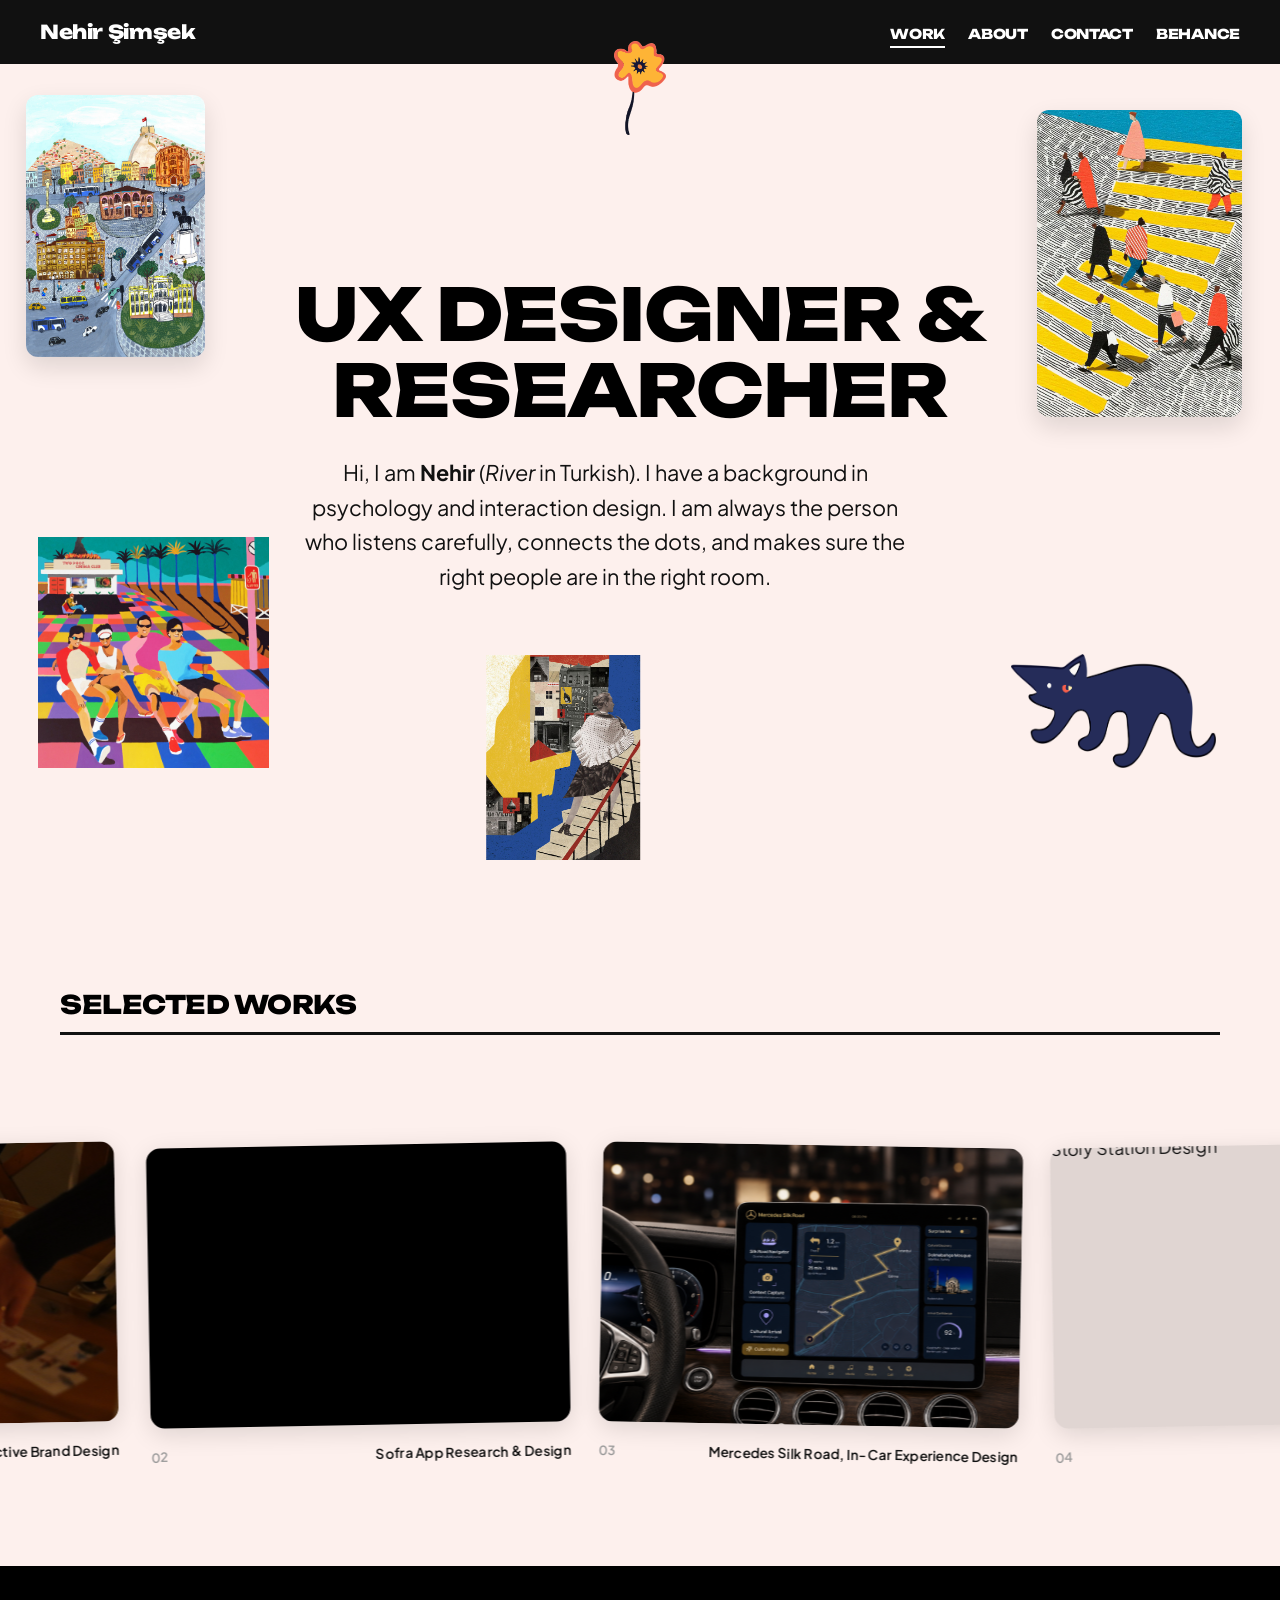
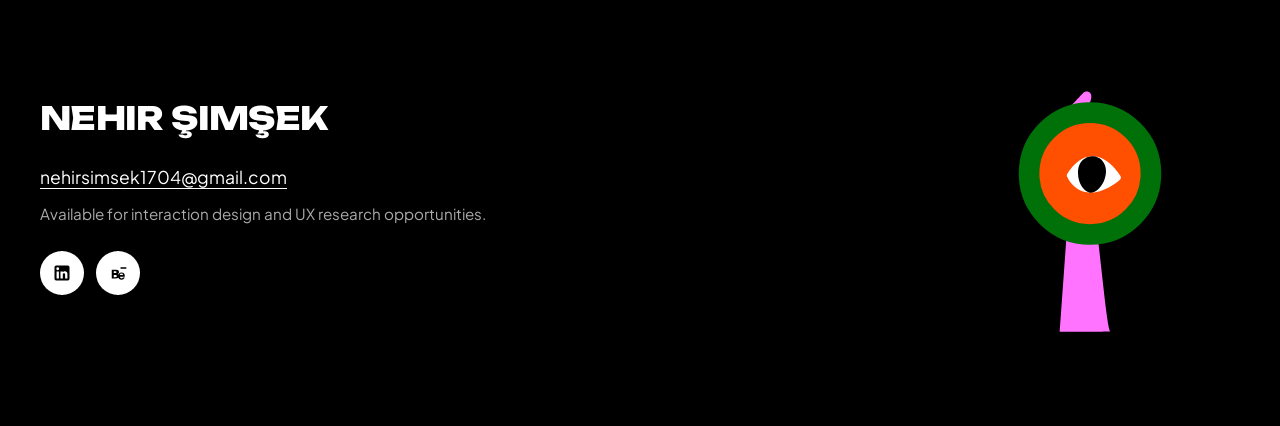
==== commit 23f47c4d: "Add Sofra app UX case study with illustrated timeline and full design sections" ====
--- a/index.html
+++ b/index.html
@@ -46,7 +46,7 @@
     <img src="olive.png" class="float-item float-card" data-speed="-0.04"
          style="top: 6%; right: 3%; width: 260px;" alt="Olive">
 
-    <!-- Flower PNG (Center Top — small, decorative) -->
+    <!-- Flower PNG (Center Top , small, decorative) -->
     <img src="flower.png" class="float-item" data-speed="0.05"
          style="top: -3%; left: 48%; width: 60px;" alt="Flower">
 
@@ -233,7 +233,7 @@
         });
 
         function setPos(p) {
-            // Keep pos in [repeatW, 2×repeatW) — both wrap edges land inside
+            // Keep pos in [repeatW, 2×repeatW) , both wrap edges land inside
             // the identical trailing gap between copies, so the seam is invisible
             pos = (((p - repeatW) % repeatW) + repeatW) % repeatW + repeatW;
             track.style.transform = `translateX(-${pos}px)`;
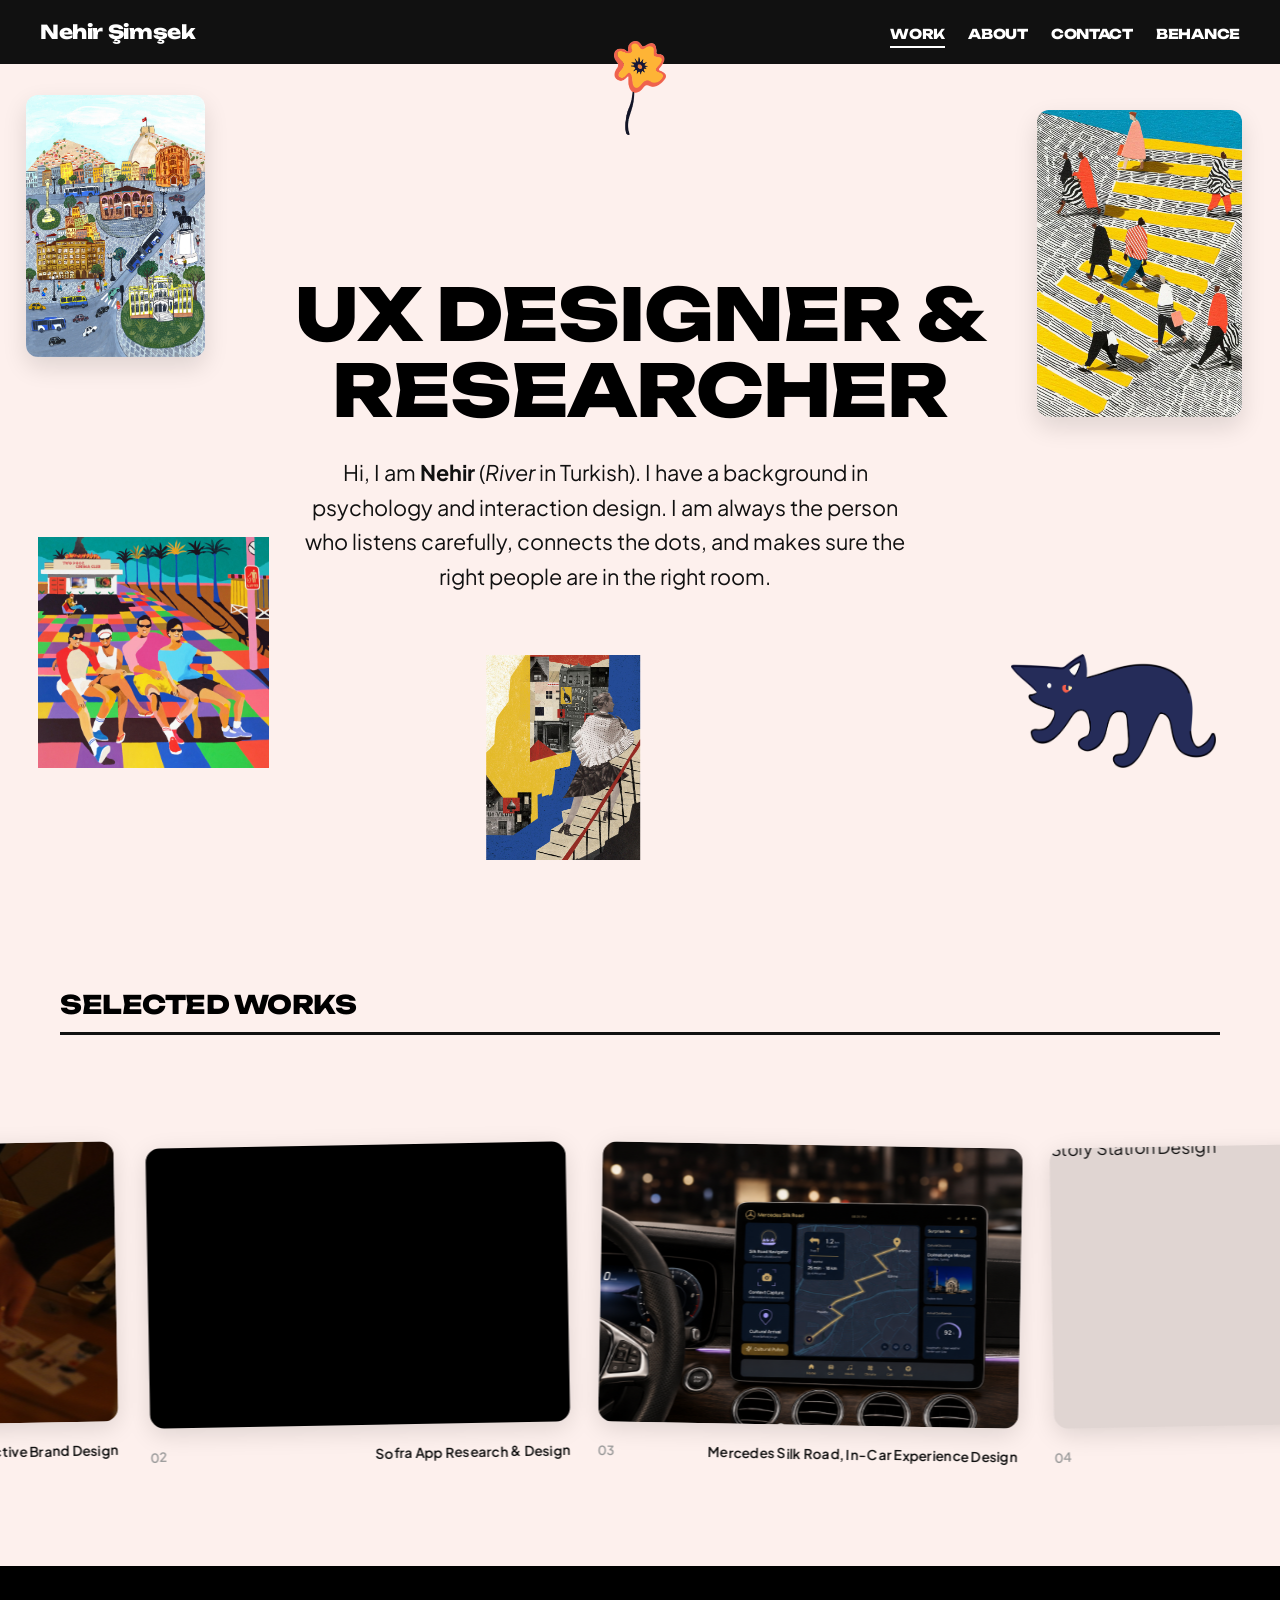
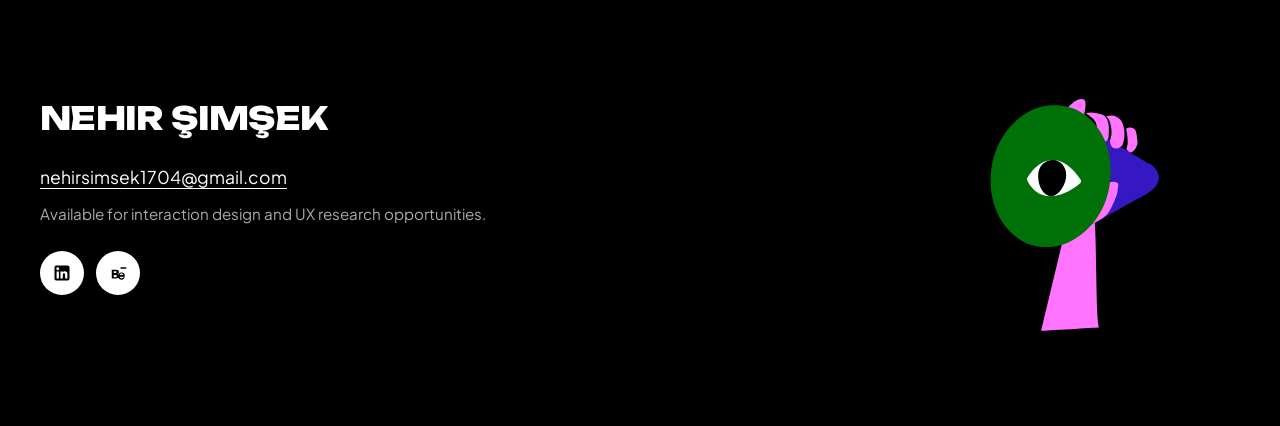
==== commit 5d699750: "Fix Sofra card links in index.html" ====
--- a/index.html
+++ b/index.html
@@ -84,7 +84,7 @@
                             <span class="card-name">SAP Engagement Cloud Research</span>
                         </div>
                     </a>
-                    <a href="project-2.html" class="works-scroll-card">
+                    <a href="sofra-project.html" class="works-scroll-card">
                         <div class="works-scroll-thumb">
                             <video autoplay muted loop playsinline class="video-contain">
                                 <source src="sofra-banner-video.mov" type="video/mp4">
@@ -122,7 +122,7 @@
                             <span class="card-name">Zeytin Collective Brand Design</span>
                         </div>
                     </a>
-                    <a href="sap-project.html" class="works-scroll-card">
+                    <a href="sofra-project.html" class="works-scroll-card">
                         <div class="works-scroll-thumb">
                             <video autoplay muted loop playsinline class="video-contain">
                                 <source src="sofra-banner-video.mov" type="video/mp4">
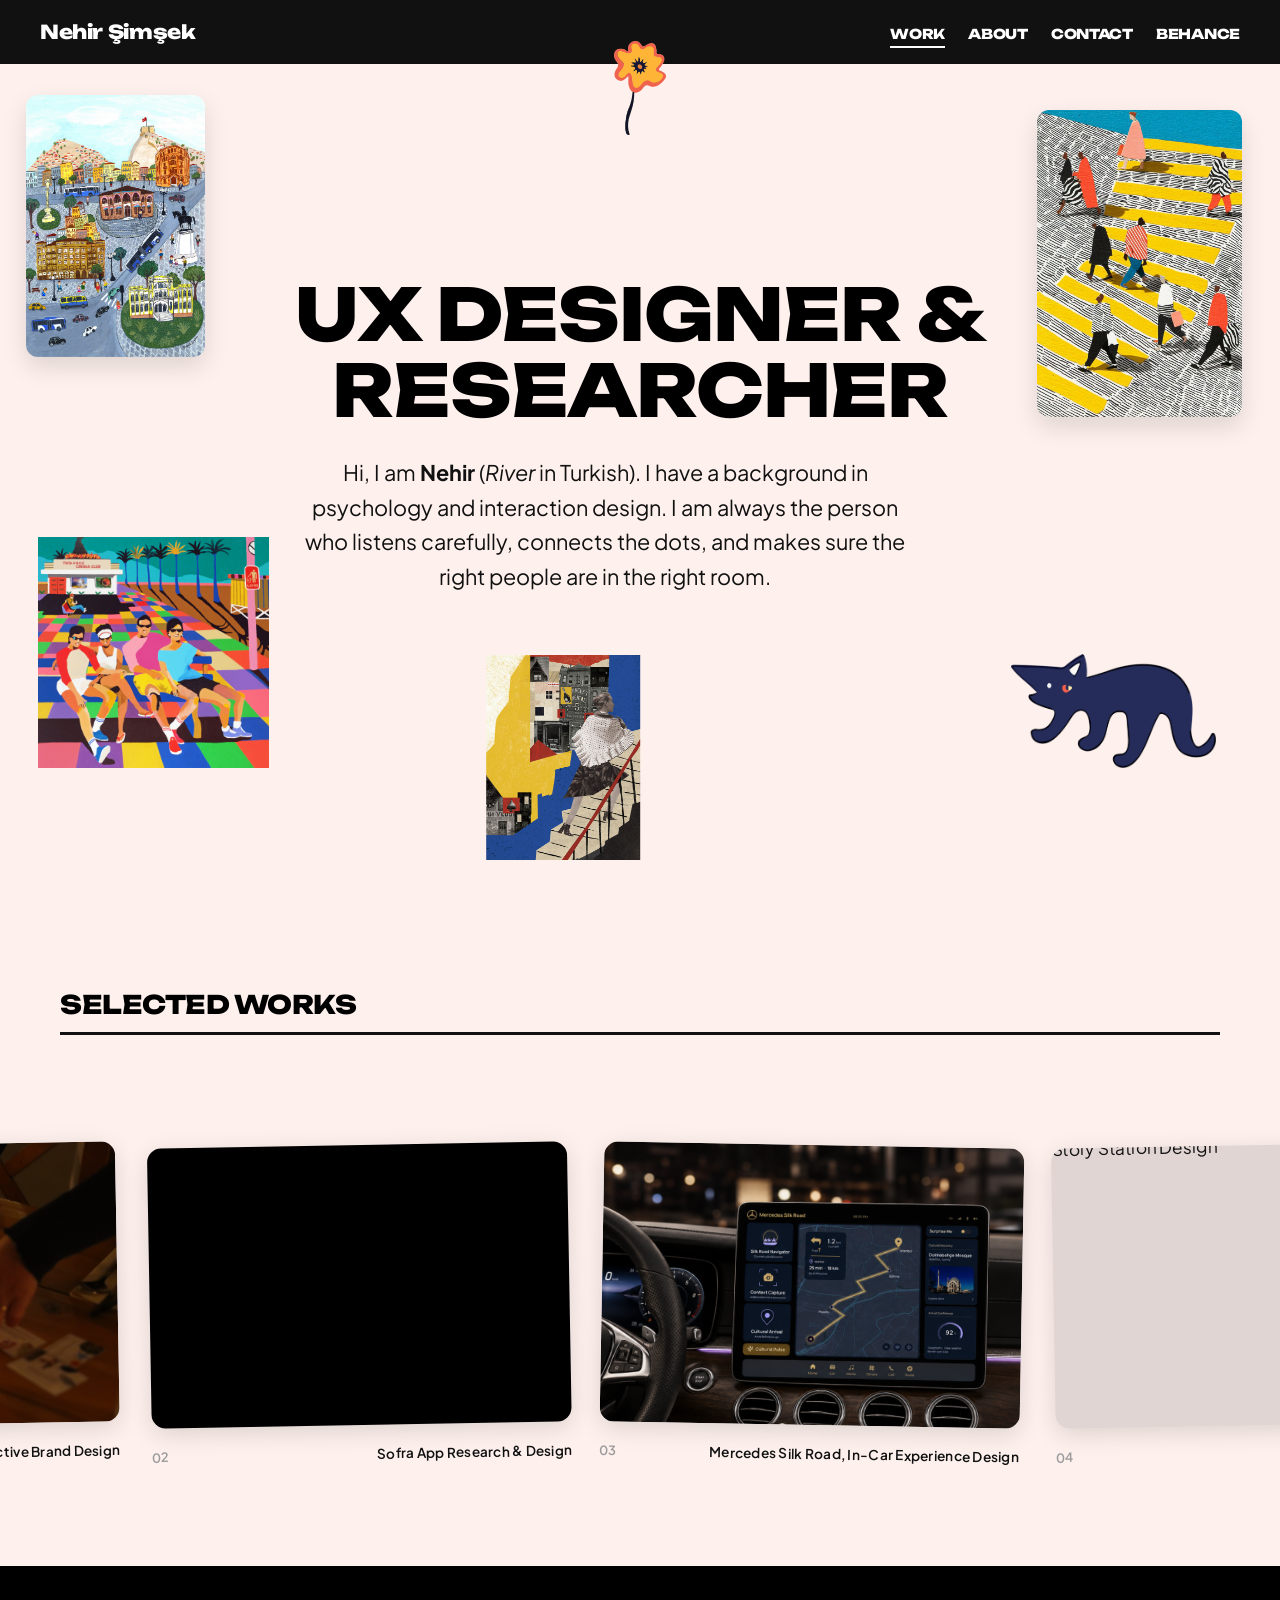
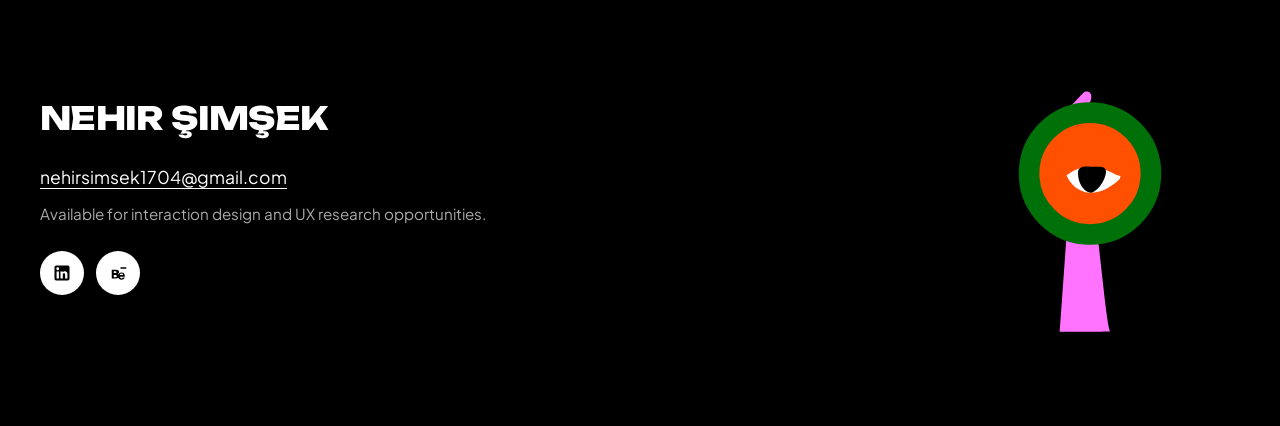
==== commit b33297dc: "Start works scroll strip static on SAP, only scroll on hover" ====
--- a/index.html
+++ b/index.html
@@ -208,8 +208,8 @@
 
         let repeatW = 0;
         let pos    = 0;
-        let speed  = 0.5;
-        let targetSpeed = 0.5;
+        let speed  = 0;
+        let targetSpeed = 0;
         let isDragging  = false;
         let startX = 0, startPos = 0, totalDrag = 0, pressTime = 0;
         let lastDragX = 0, lastDragTime = 0, dragVelocity = 0;
@@ -240,7 +240,7 @@
         }
 
         // Hover: left side scrolls backward, right side scrolls forward
-        strip.addEventListener('mouseleave', () => { targetSpeed = 0.5; });
+        strip.addEventListener('mouseleave', () => { targetSpeed = 0; });
         strip.addEventListener('mousemove', (e) => {
             if (isDragging) return;
             const r = strip.getBoundingClientRect();
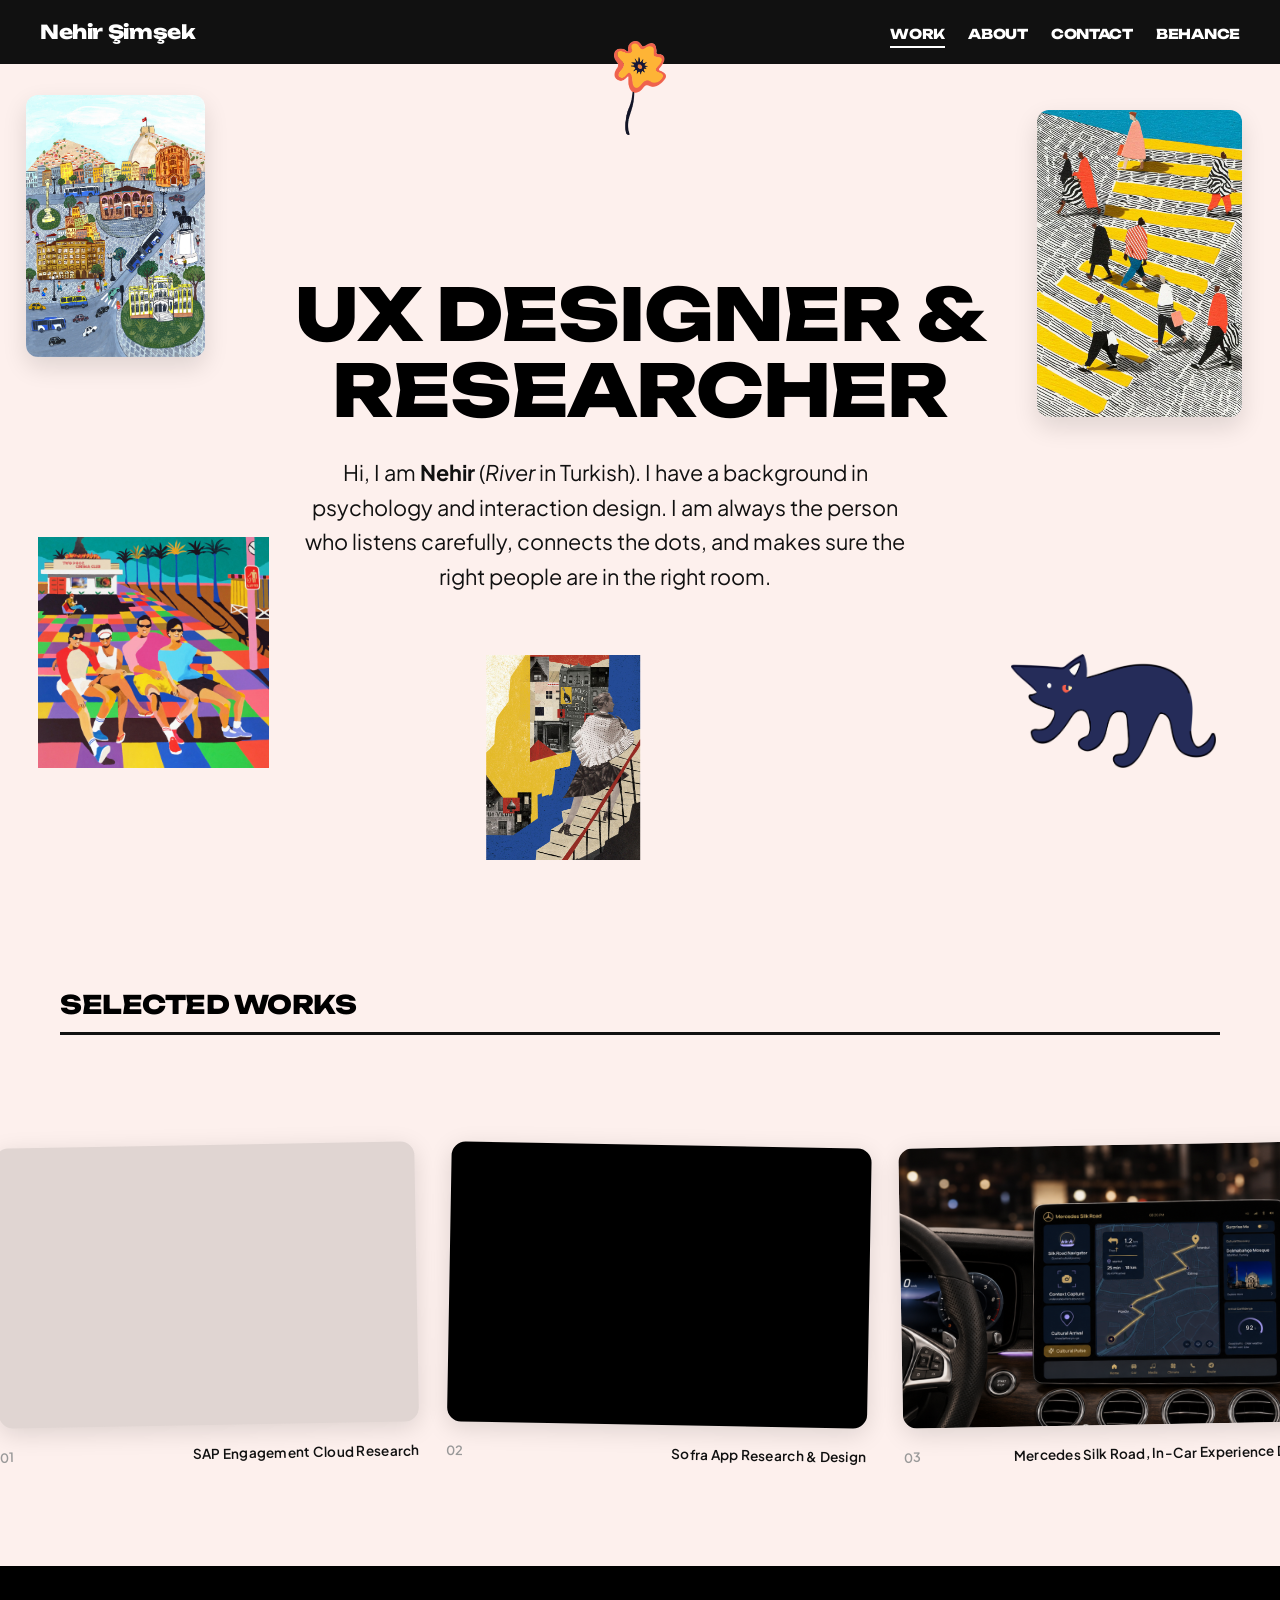
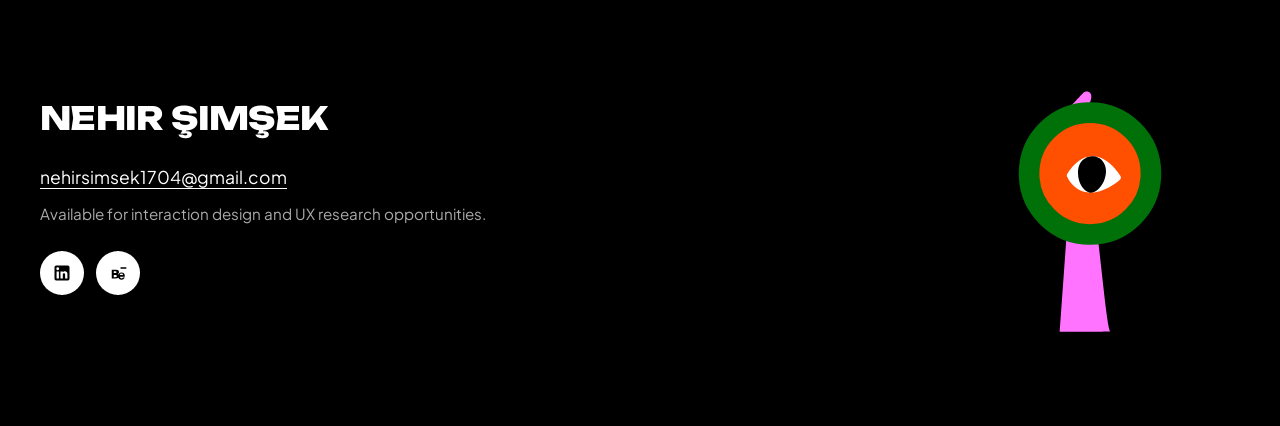
==== commit e3fcfed5: "Fix scroll strip: make both sets identical so SAP is first on load" ====
--- a/index.html
+++ b/index.html
@@ -120,6 +120,17 @@
                         <div class="card-meta">
                             <span class="card-num">05</span>
                             <span class="card-name">Zeytin Collective Brand Design</span>
+                        </div>
+                    </a>
+                    <a href="sap-project.html" class="works-scroll-card">
+                        <div class="works-scroll-thumb">
+                            <video autoplay muted loop playsinline>
+                                <source src="sap/sap-video.mov" type="video/mp4">
+                            </video>
+                        </div>
+                        <div class="card-meta">
+                            <span class="card-num">01</span>
+                            <span class="card-name">SAP Engagement Cloud Research</span>
                         </div>
                     </a>
                     <a href="sofra-project.html" class="works-scroll-card">
@@ -208,8 +219,8 @@
 
         let repeatW = 0;
         let pos    = 0;
-        let speed  = 0;
-        let targetSpeed = 0;
+        let speed  = 0.5;
+        let targetSpeed = 0.5;
         let isDragging  = false;
         let startX = 0, startPos = 0, totalDrag = 0, pressTime = 0;
         let lastDragX = 0, lastDragTime = 0, dragVelocity = 0;
@@ -240,7 +251,7 @@
         }
 
         // Hover: left side scrolls backward, right side scrolls forward
-        strip.addEventListener('mouseleave', () => { targetSpeed = 0; });
+        strip.addEventListener('mouseleave', () => { targetSpeed = 0.5; });
         strip.addEventListener('mousemove', (e) => {
             if (isDragging) return;
             const r = strip.getBoundingClientRect();
